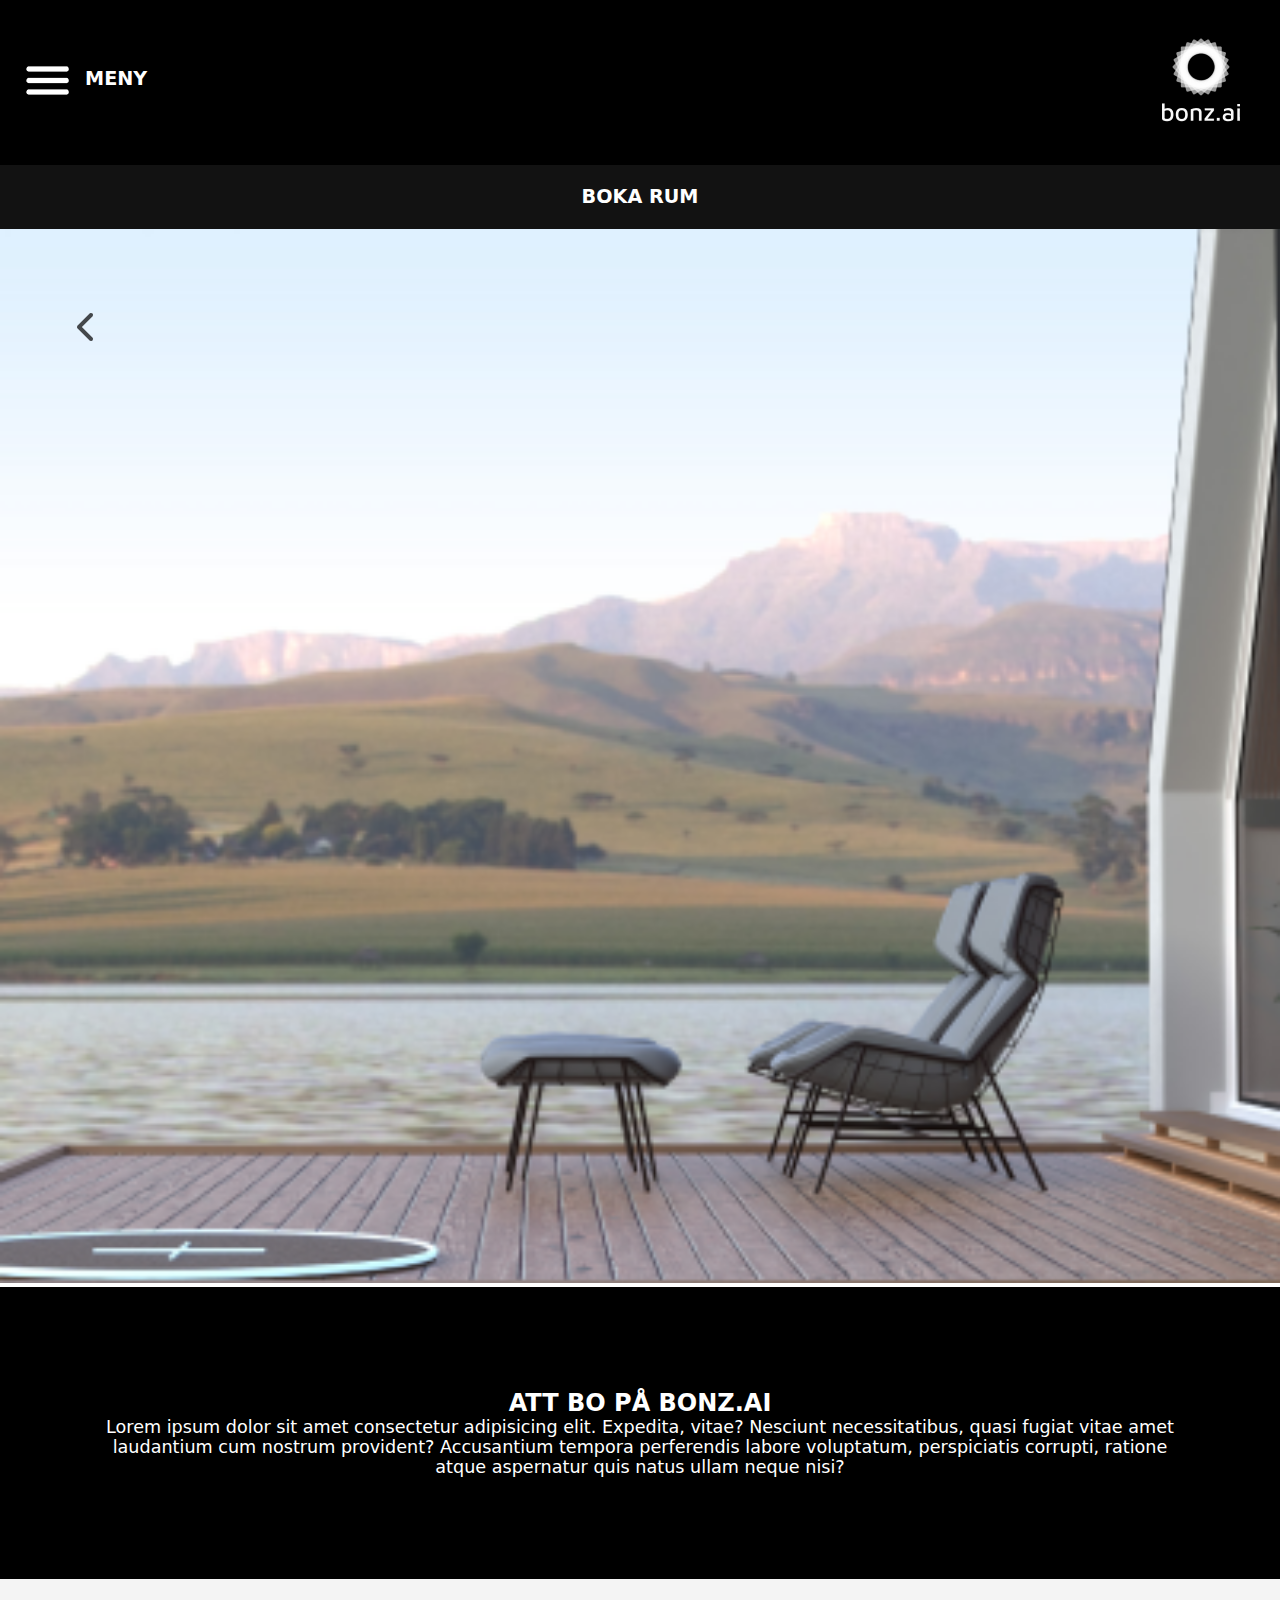
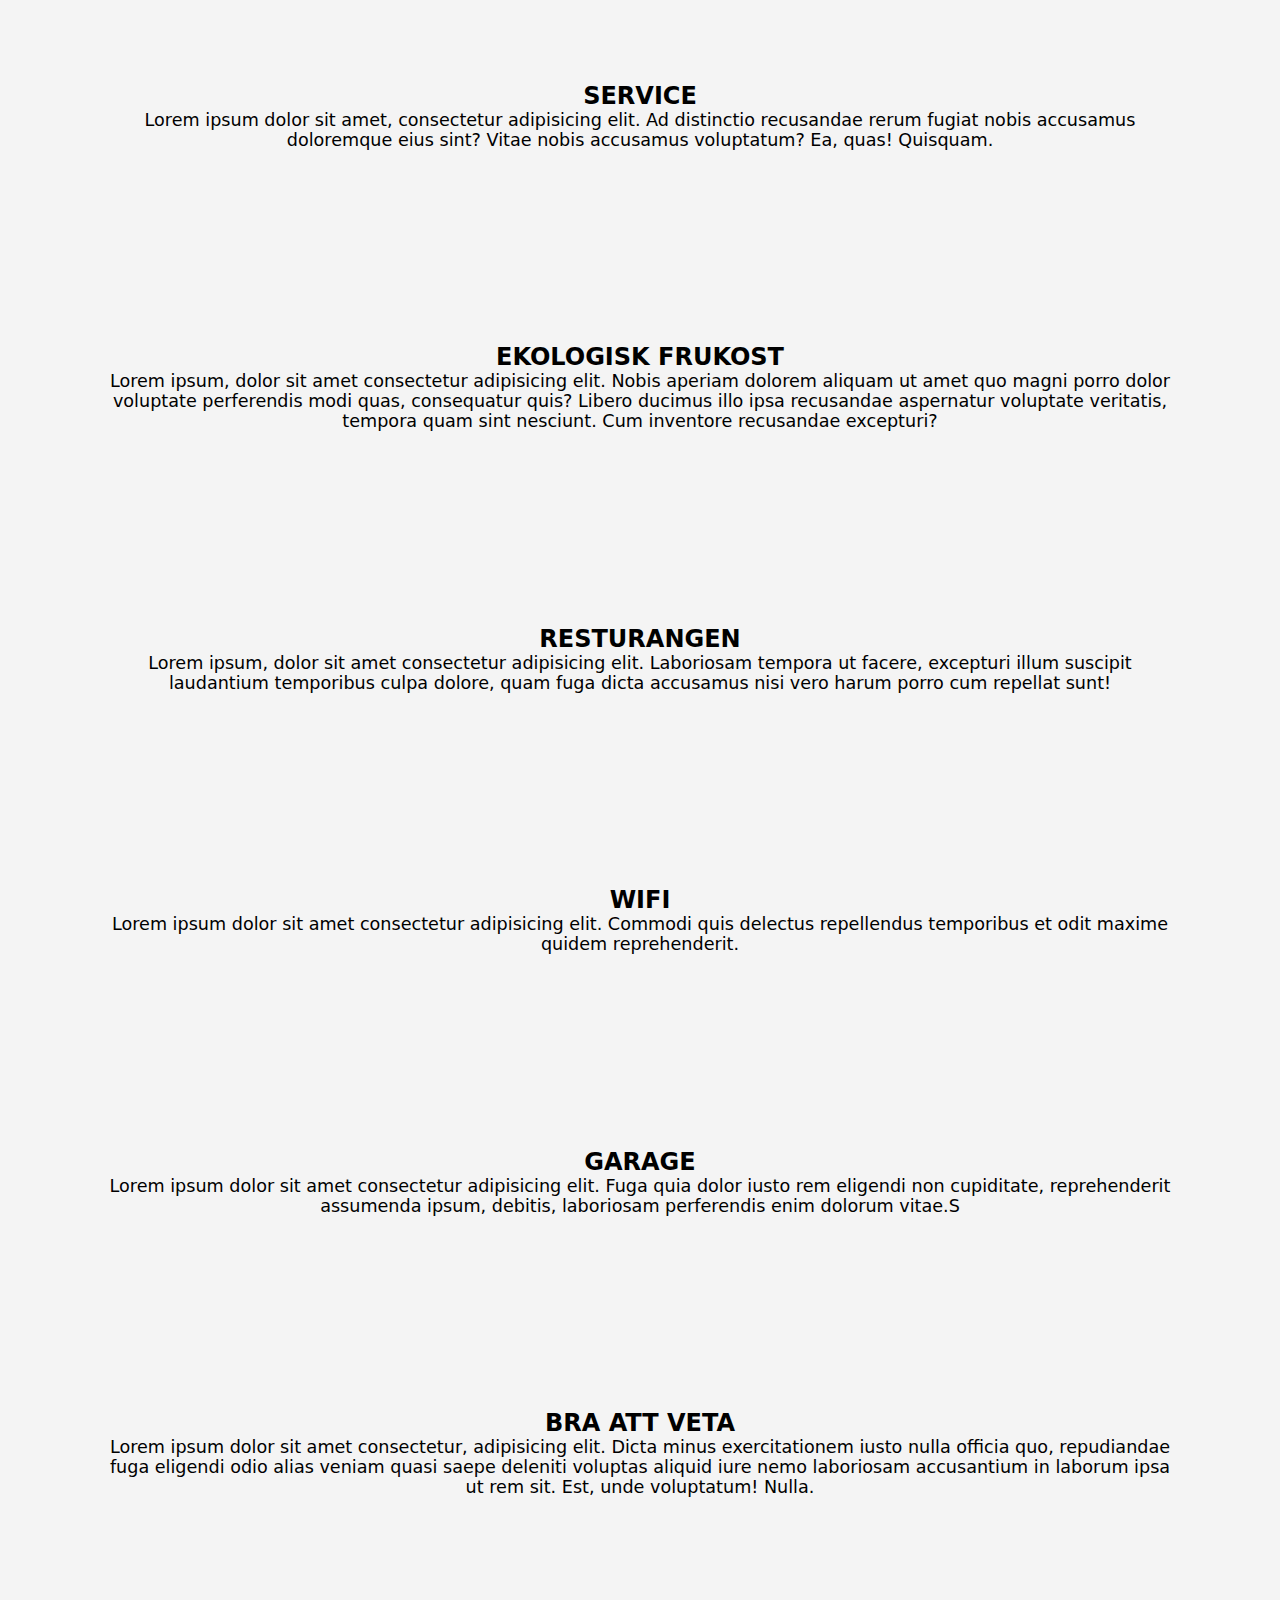
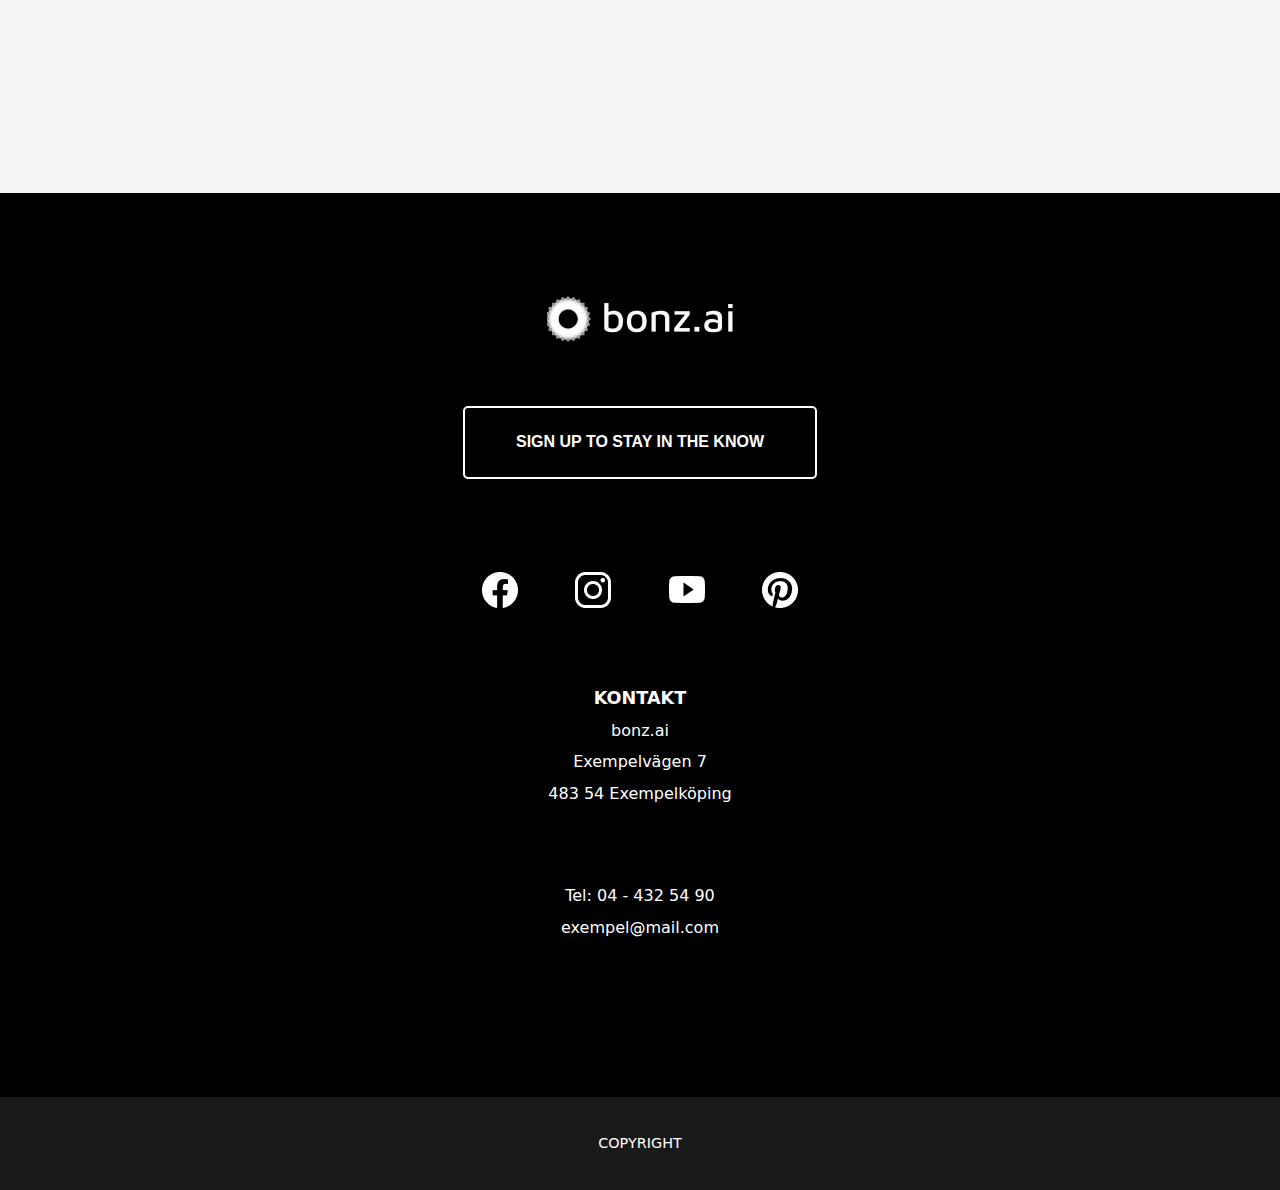
==== about.html @ f83363d5 "Added alt-text to the images" ====
<!DOCTYPE html>
<html lang="en">
  <head>
    <meta charset="UTF-8" />
    <meta name="viewport" content="width=device-width, initial-scale=1.0" />
    <title>Hotellet - bonz.ai</title>
    <link rel="stylesheet" href="style.css" />
  </head>
  <body>
    <header class="header">
      <section class="header__top-section">
        <div class="header__menu-wrapper">
          <div class="header__menu-icon-wrapper">
            <img
              class="header__menu-icon"
              src="images/menu.png"
              alt="Menu icon"
            />
          </div>
          <h2 class="header__menu-text">MENY</h2>
        </div>
        <div class="header__logo-wrapper">
          <img
            class="header__logo"
            src="images/bonz.ai-logo.png"
            alt="Logo, a circle with bonz.ai written under it"
          />
        </div>
      </section>
      <section class="header__bottom-section">
        <a class="header__booking-link"><h2>BOKA RUM</h2></a>
      </section>
    </header>
    <main>
      <section class="about-hero">
        <img
          class="about-hero__image"
          src="images/09-day.png"
          alt="Outside view from the hotel of water and mountains."
        />
        <img
          class="about-hero__arrow"
          src="images/left-arrow.png"
          alt="Left arrow icon"
        />
      </section>
      <section class="hotel-experience">
        <h2 class="hotel-experience__heading">ATT BO PÅ BONZ.AI</h2>
        <p class="hotel-experience__text">
          Lorem ipsum dolor sit amet consectetur adipisicing elit. Expedita,
          vitae? Nesciunt necessitatibus, quasi fugiat vitae amet laudantium cum
          nostrum provident? Accusantium tempora perferendis labore voluptatum,
          perspiciatis corrupti, ratione atque aspernatur quis natus ullam neque
          nisi?
        </p>
      </section>
      <section class="facilities">
        <h2 class="facilities__heading">SERVICE</h2>
        <p class="facilities__text">
          Lorem ipsum dolor sit amet, consectetur adipisicing elit. Ad
          distinctio recusandae rerum fugiat nobis accusamus doloremque eius
          sint? Vitae nobis accusamus voluptatum? Ea, quas! Quisquam.
        </p>
        <h2 class="facilities__heading">EKOLOGISK FRUKOST</h2>
        <p class="facilities__text">
          Lorem ipsum, dolor sit amet consectetur adipisicing elit. Nobis
          aperiam dolorem aliquam ut amet quo magni porro dolor voluptate
          perferendis modi quas, consequatur quis? Libero ducimus illo ipsa
          recusandae aspernatur voluptate veritatis, tempora quam sint nesciunt.
          Cum inventore recusandae excepturi?
        </p>
        <h2 class="facilities__heading">RESTURANGEN</h2>
        <p class="facilities__text">
          Lorem ipsum, dolor sit amet consectetur adipisicing elit. Laboriosam
          tempora ut facere, excepturi illum suscipit laudantium temporibus
          culpa dolore, quam fuga dicta accusamus nisi vero harum porro cum
          repellat sunt!
        </p>

        <h2 class="facilities__heading">WIFI</h2>
        <p class="facilities__text">
          Lorem ipsum dolor sit amet consectetur adipisicing elit. Commodi quis
          delectus repellendus temporibus et odit maxime quidem reprehenderit.
        </p>
        <h2 class="facilities__heading">GARAGE</h2>
        <p class="facilities__text">
          Lorem ipsum dolor sit amet consectetur adipisicing elit. Fuga quia
          dolor iusto rem eligendi non cupiditate, reprehenderit assumenda
          ipsum, debitis, laboriosam perferendis enim dolorum vitae.S
        </p>
        <h2 class="facilities__heading">BRA ATT VETA</h2>
        <p class="facilities__text">
          Lorem ipsum dolor sit amet consectetur, adipisicing elit. Dicta minus
          exercitationem iusto nulla officia quo, repudiandae fuga eligendi odio
          alias veniam quasi saepe deleniti voluptas aliquid iure nemo
          laboriosam accusantium in laborum ipsa ut rem sit. Est, unde
          voluptatum! Nulla.
        </p>
      </section>
    </main>
    <footer class="footer">
      <img class="footer__logo" src="images/footer-logo.png" alt="" />
      <button class="button footer__button footer__button--black">
        SIGN UP TO STAY IN THE KNOW
      </button>
      <div class="footer__icons-wrapper">
        <img class="footer__icon" src="images/facebook.png" alt="" />
        <img class="footer__icon" src="images/instagram.png" alt="" />
        <img class="footer__icon" src="images/youtube.png" alt="" />
        <img class="footer__icon" src="images/pintrest.png" alt="" />
      </div>
      <h3 class="footer__heading">KONTAKT</h3>
      <p class="footer__text">bonz.ai</p>
      <p class="footer__text">Exempelvägen 7</p>
      <p class="footer__text last-adress-line">483 54 Exempelköping</p>
      <p class="footer__text">Tel: 04 - 432 54 90</p>
      <p class="footer__text">exempel@mail.com</p>
      <p class="footer__copyright">COPYRIGHT</p>
    </footer>
  </body>
</html>
---- style.css ----
* {
  box-sizing: border-box;
  padding: 0;
  margin: 0;
}

body {
  width: 100%;
  height: 100vh;
  font-family: system-ui, -apple-system, BlinkMacSystemFont, "Segoe UI", Roboto,
    Oxygen, Ubuntu, Cantarell, "Open Sans", "Helvetica Neue", sans-serif;
}

.header {
  width: 100%;
  display: flex;
  flex-direction: column;
  background-color: black;
  color: white;
}

.header__top-section {
  display: flex;
  justify-content: space-between;
}

.header__menu-wrapper {
  display: flex;
  align-items: center;
}

.header__menu-icon-wrapper {
  margin: 0 15% 0 25%;
}

.header__menu-text {
  font-size: 1.2rem;
  font-weight: 600;
  margin-bottom: 7%;
}

.header__logo-wrapper {
  margin: 3%;
}

.header__bottom-section {
  background-color: #121212;
  text-align: center;
  padding: 1.6%;
  font-size: 0.8rem;
}

.hero {
  width: 100%;
  position: relative;
  text-align: center;
  color: white;
  font-size: 1.4rem;
}

.hero__image {
  width: 100%;
}

.hero__title {
  position: absolute;
  top: 31%;
  left: 50%;
  transform: translate(-50%);
  width: 100%;
  padding-left: 10%;
  padding-right: 10%;
}

.description,
.hotel-experience  {
  width: 100%;
  background: black;
  color: white;
  text-align: center;
  padding: 8%;
}

.description__heading,
.book-through__heading,
.offer__heading,
.ai-experience__heading,
.hotel-experience__heading
.facilities__heading {
  font-size: 1.4rem;
  margin-bottom: 2%;
  font-weight: 700;
}

.description__text,
.book-through__text,
.ai-experience__text,
.hotel-experience__text,
.facilities__text {
  font-size: 1.1rem;
}

.book-through,
.facilities {
  width: 100%;
  background-color: #f4f4f4;
  text-align: center;
  padding: 8%;
}

.button {
  background-color: #55eabe;
  border: none;
  font-size: 1.1rem;
  font-weight: 700;
  padding: 3% 6%;
  border-radius: 5px;
  box-shadow: 2px 2px 5px rgba(0, 0, 0, 0.479);
}

.book-through__button,
.ai-experience__button {
  margin-top: 8%;
}

.book-through__button--dark-green,
.ai-experience__button--dark-green {
  color: white;
  background-color: #173a30;
}

.popular-offers {
  width: 100%;
  background-color: black;
  display: flex;
  flex-direction: column;
  align-items: center;
  color: white;
  text-align: center;
}

.popular-offers__heading {
  margin: 7% 0;
}

.offer {
  width: 90%;
  background-color: #191919;
  margin-bottom: 10%;
}

.offer__image {
  width: 100%;
  margin-bottom: 3%;
}

.offer__text {
  font-size: 1.1rem;
  margin: 3% 8%;
}

.offer__from {
  font-size: 1rem;
  margin: 6% 8% 1% 8%;
}

.offer__price {
  font-size: 1.2rem;
  font-weight: 700;
  margin: 0 8%;
}

.offer__button {
  margin: 4% 8% 8% 8%;
}

.ai-experience {
  width: 100%;
  background-color: #f4f4f4;
  text-align: center;
}
.ai-experience__top-wrapper {
  padding: 8% 8% 6% 8%;
}

.ai-experience__image {
  width: 100%;
}

.footer {
  width: 100%;
  background-color: black;
  display: flex;
  flex-direction: column;
  align-items: center;
  color: white;
}

.footer__button--black {
  border-width: 2px;
  border-style: solid;
  background-color: black;
  color: white;
  padding: 2% 4%;
  font-size: 1rem;
}
.footer__logo {
  margin: 8% 8% 3% 8%;
}

.footer__button {
  margin: 2% 8% 3% 8%;
}

.footer__icons-wrapper {
  margin: 2% 8% 2% 8%;
  width: 45%;
  display: flex;
  justify-content: center;
  align-items: center;
}

.footer__icon {
  height: 100%;
  margin: 5%;
}

.footer__heading {
  font-size: 1.1rem;
  font-weight: 700;
  margin: 2% 8% 0.5% 8%;
}

.footer__text {
  font-size: 1rem;
  margin: 0.5% 8% 0.5% 8%;
}

.last-adress-line {
  margin-bottom: 6%;
}

.footer__copyright {
  background-color: #191919;
  width: 100%;
  text-align: center;
  font-size: 0.9rem;
  padding: 3% 8% 3% 8%;
  font-weight: 500;
  margin-top: 12%;
}



.about-hero {
  width: 100%;
  position: relative;
}

.about-hero__image {
  width: 100%;
}

.about-hero__arrow {
  position: absolute;
  top: 8%;
  left: 6%;
  opacity: 70%;
}

.facilities__text {
  margin-bottom: 18%;
}
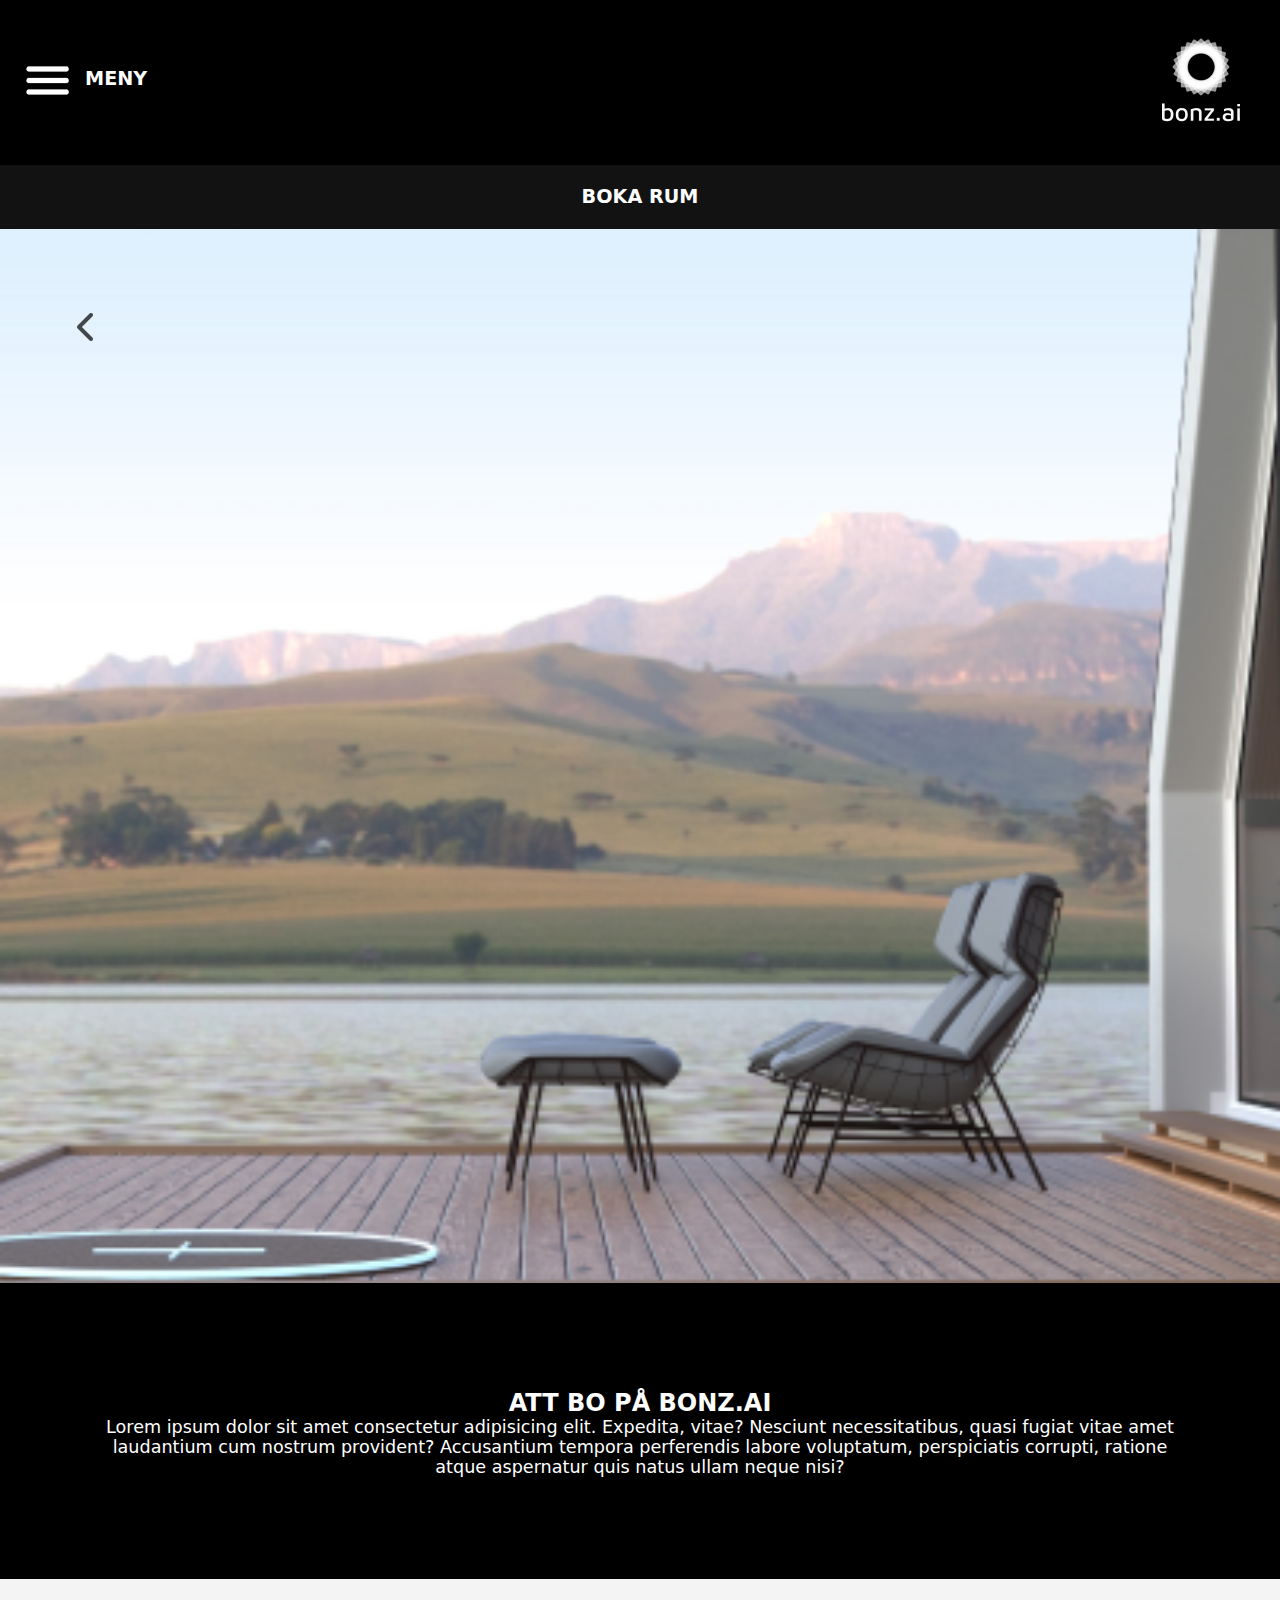
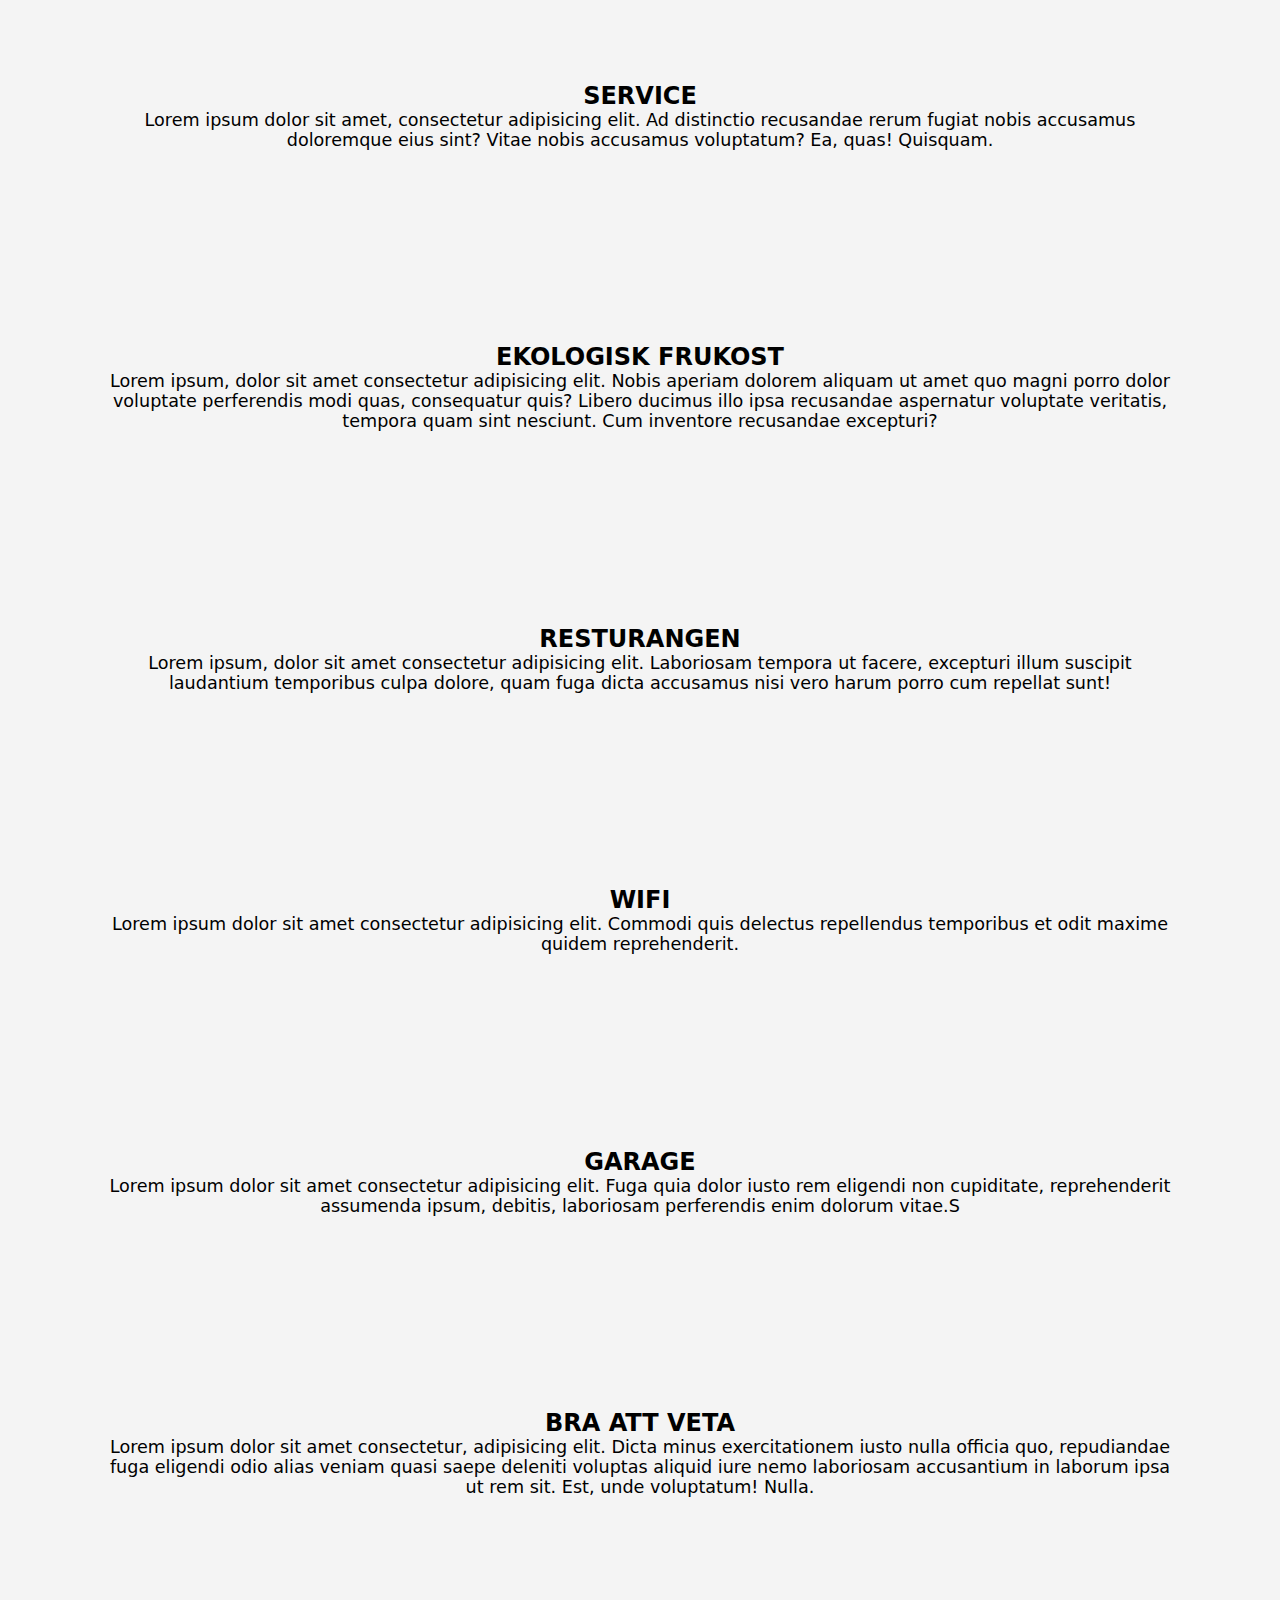
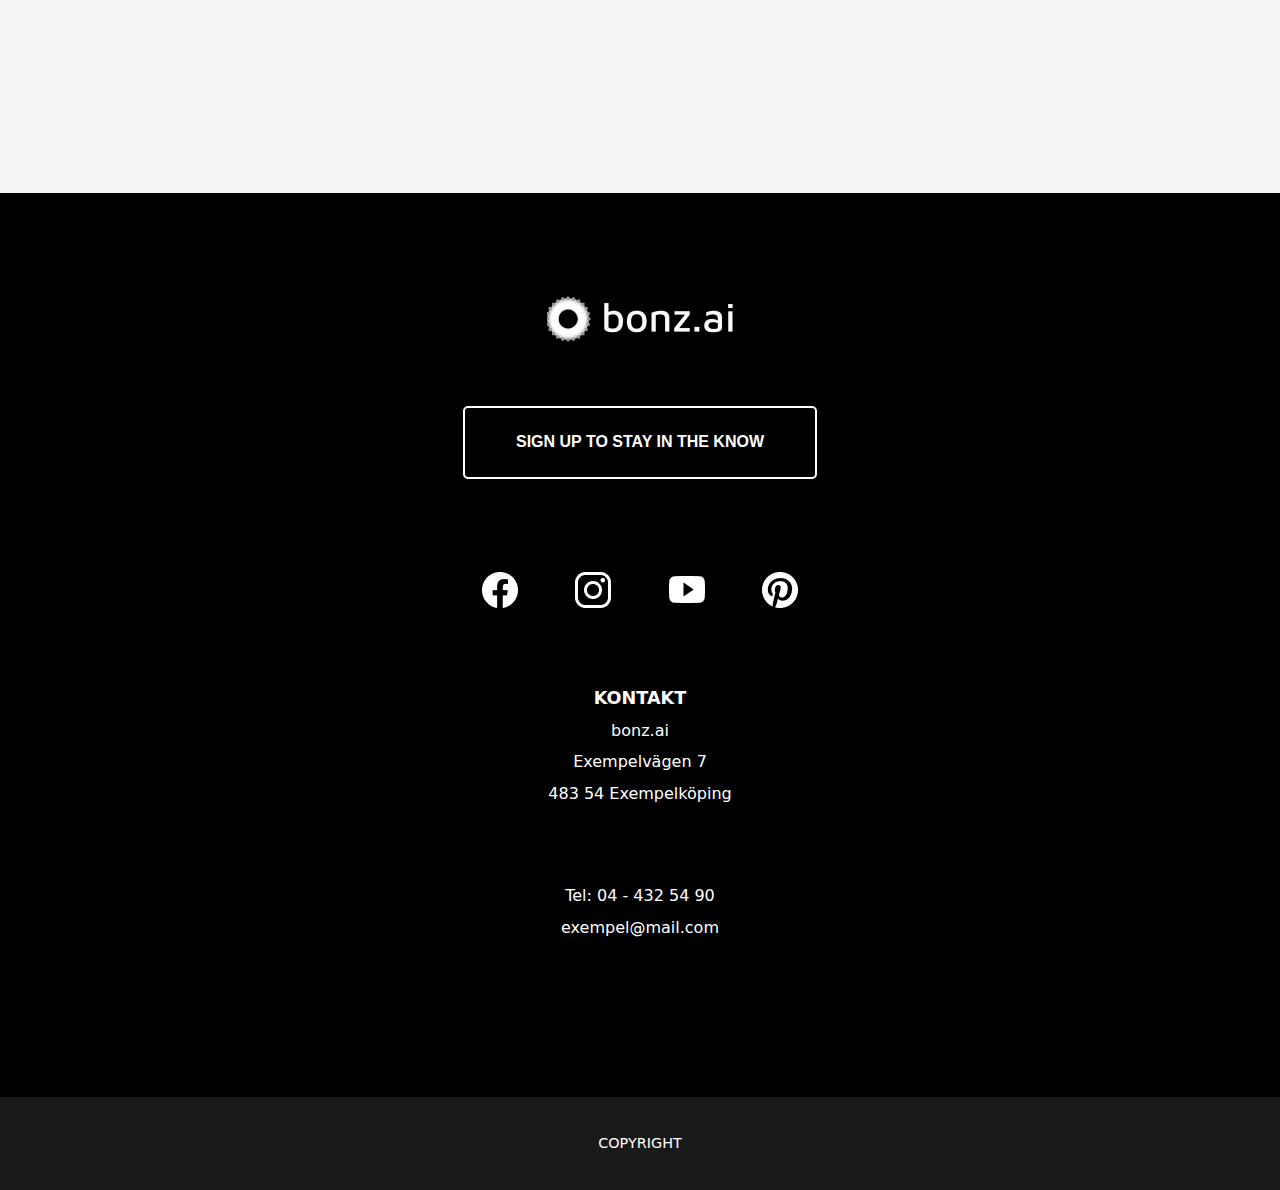
==== commit 5f885193: "Booking page - results" ====
--- a/about.html
+++ b/about.html
@@ -35,7 +35,7 @@
       <section class="about-hero">
         <img
           class="about-hero__image"
-          src="images/09-day.png"
+          src="images/outside-view.png"
           alt="Outside view from the hotel of water and mountains."
         />
         <img
@@ -107,7 +107,7 @@
         <img class="footer__icon" src="images/facebook.png" alt="" />
         <img class="footer__icon" src="images/instagram.png" alt="" />
         <img class="footer__icon" src="images/youtube.png" alt="" />
-        <img class="footer__icon" src="images/pintrest.png" alt="" />
+        <img class="footer__icon" src="images/pinterest.png" alt="" />
       </div>
       <h3 class="footer__heading">KONTAKT</h3>
       <p class="footer__text">bonz.ai</p>
--- a/style.css
+++ b/style.css
@@ -9,6 +9,7 @@
   height: 100vh;
   font-family: system-ui, -apple-system, BlinkMacSystemFont, "Segoe UI", Roboto,
     Oxygen, Ubuntu, Cantarell, "Open Sans", "Helvetica Neue", sans-serif;
+    background-color: black;
 }
 
 .header {
@@ -86,7 +87,8 @@
 .offer__heading,
 .ai-experience__heading,
 .hotel-experience__heading
-.facilities__heading {
+.facilities__heading,
+.room-card__heading {
   font-size: 1.4rem;
   margin-bottom: 2%;
   font-weight: 700;
@@ -101,7 +103,8 @@
 }
 
 .book-through,
-.facilities {
+.facilities,
+.booking-step {
   width: 100%;
   background-color: #f4f4f4;
   text-align: center;
@@ -129,7 +132,9 @@
   background-color: #173a30;
 }
 
-.popular-offers {
+.popular-offers,
+.card-section  
+ {
   width: 100%;
   background-color: black;
   display: flex;
@@ -139,22 +144,26 @@
   text-align: center;
 }
 
-.popular-offers__heading {
-  margin: 7% 0;
-}
-
-.offer {
-  width: 90%;
+.popular-offers__heading,
+.card-section__heading{
+  margin: 7% 8%;
+}
+
+.offer,
+.room-card {
+  width: 88%;
   background-color: #191919;
-  margin-bottom: 10%;
-}
-
-.offer__image {
+  margin-bottom: 8%;
+}
+
+.offer__image,
+.room-card__image {
   width: 100%;
   margin-bottom: 3%;
 }
 
-.offer__text {
+.offer__text,
+.room-card__text {
   font-size: 1.1rem;
   margin: 3% 8%;
 }
@@ -249,7 +258,10 @@
   font-weight: 500;
   margin-top: 12%;
 }
-
+.booking-wrapper {
+  background-color: black;
+  min-height: 75vh;
+}
 
 
 .about-hero {
@@ -271,3 +283,141 @@
 .facilities__text {
   margin-bottom: 18%;
 }
+
+
+.header__arrow {
+  position: absolute;
+  left: 8%;
+}
+
+.booking-step {
+  padding: 5%;
+}
+
+.booking-form {
+  width: 100%;
+  padding: 8%;
+  background-color: black;
+  color: white;
+  font-size: 1.3rem;
+  font-weight: 600;
+  display: grid;
+  grid-template-columns: minmax(0,1fr) minmax(0,1fr);
+  grid-template-rows: auto;
+  column-gap: 6%;
+}
+
+.booking-form__label1 {
+  grid-column: auto/span 2;
+}
+
+.booking-form__label2 {
+  grid-column: auto/span 1;
+}
+
+.booking-form__dropdown,
+.booking-form__calendar {
+  color: white;
+  font-size: 1.2rem;
+  font-weight: 500;
+  background-color: #191919;
+  padding: 1.2rem;
+  border: none;
+  border-radius: 5px;
+  margin: 10px 0 30px 0;
+}
+
+.booking-form__dropdown {
+  grid-column: auto/span 2;
+}
+
+.booking-form__calendar {
+  grid-column: auto/span 1;
+  margin: 10px 0 30px 0;
+}
+
+
+.booking-form__button {
+  grid-column: auto/span 2;
+  width: 35%;
+  justify-self: center;
+  margin: 6%;
+}
+
+
+
+.room-card__image-wrapper {
+  position: relative;
+}
+
+.room-card__image,
+.room-card__arrow-img {
+  width: 100%;
+}
+
+.room-card__left-arrow {
+  position: absolute;
+  left: 5%;
+  top: 50%;
+  opacity: 40%;
+  transform: translateY(-50%)
+}
+
+.room-card__right-arrow {
+  position: absolute;
+  right: 5%;
+  top: 50%;
+  opacity: 90%;
+  transform: translateY(-50%)
+}
+
+.room-card__dots {
+  position: absolute;
+  bottom: 10%;
+  left: 50%;
+  opacity: 90%;
+  transform: translateX(-50%)
+}
+
+.paying-option {
+  border-top: solid 2px white;
+  margin: 5%;
+}
+
+.paying-option--bottom {
+  border-top: solid 2px white;
+  border-bottom: solid 2px white;
+  margin: 5%;
+}
+
+
+.paying-option__text {
+  font-size: 1rem;
+  text-align: start;
+  margin: 2%;
+}
+
+.paying-option__price-wrapper {
+  display: flex;
+  justify-content: space-between;
+}
+
+.paying-option__radio {
+margin: 2%;
+scale: 1.1;
+}
+
+.paying-option__price {
+margin: 2%;
+font-size: 1.1rem;
+font-weight: 700;
+}
+
+.paying-option__button {
+  margin-bottom: 8%;
+}
+
+.paying-option__button--darker {
+  opacity: 65%;
+
+}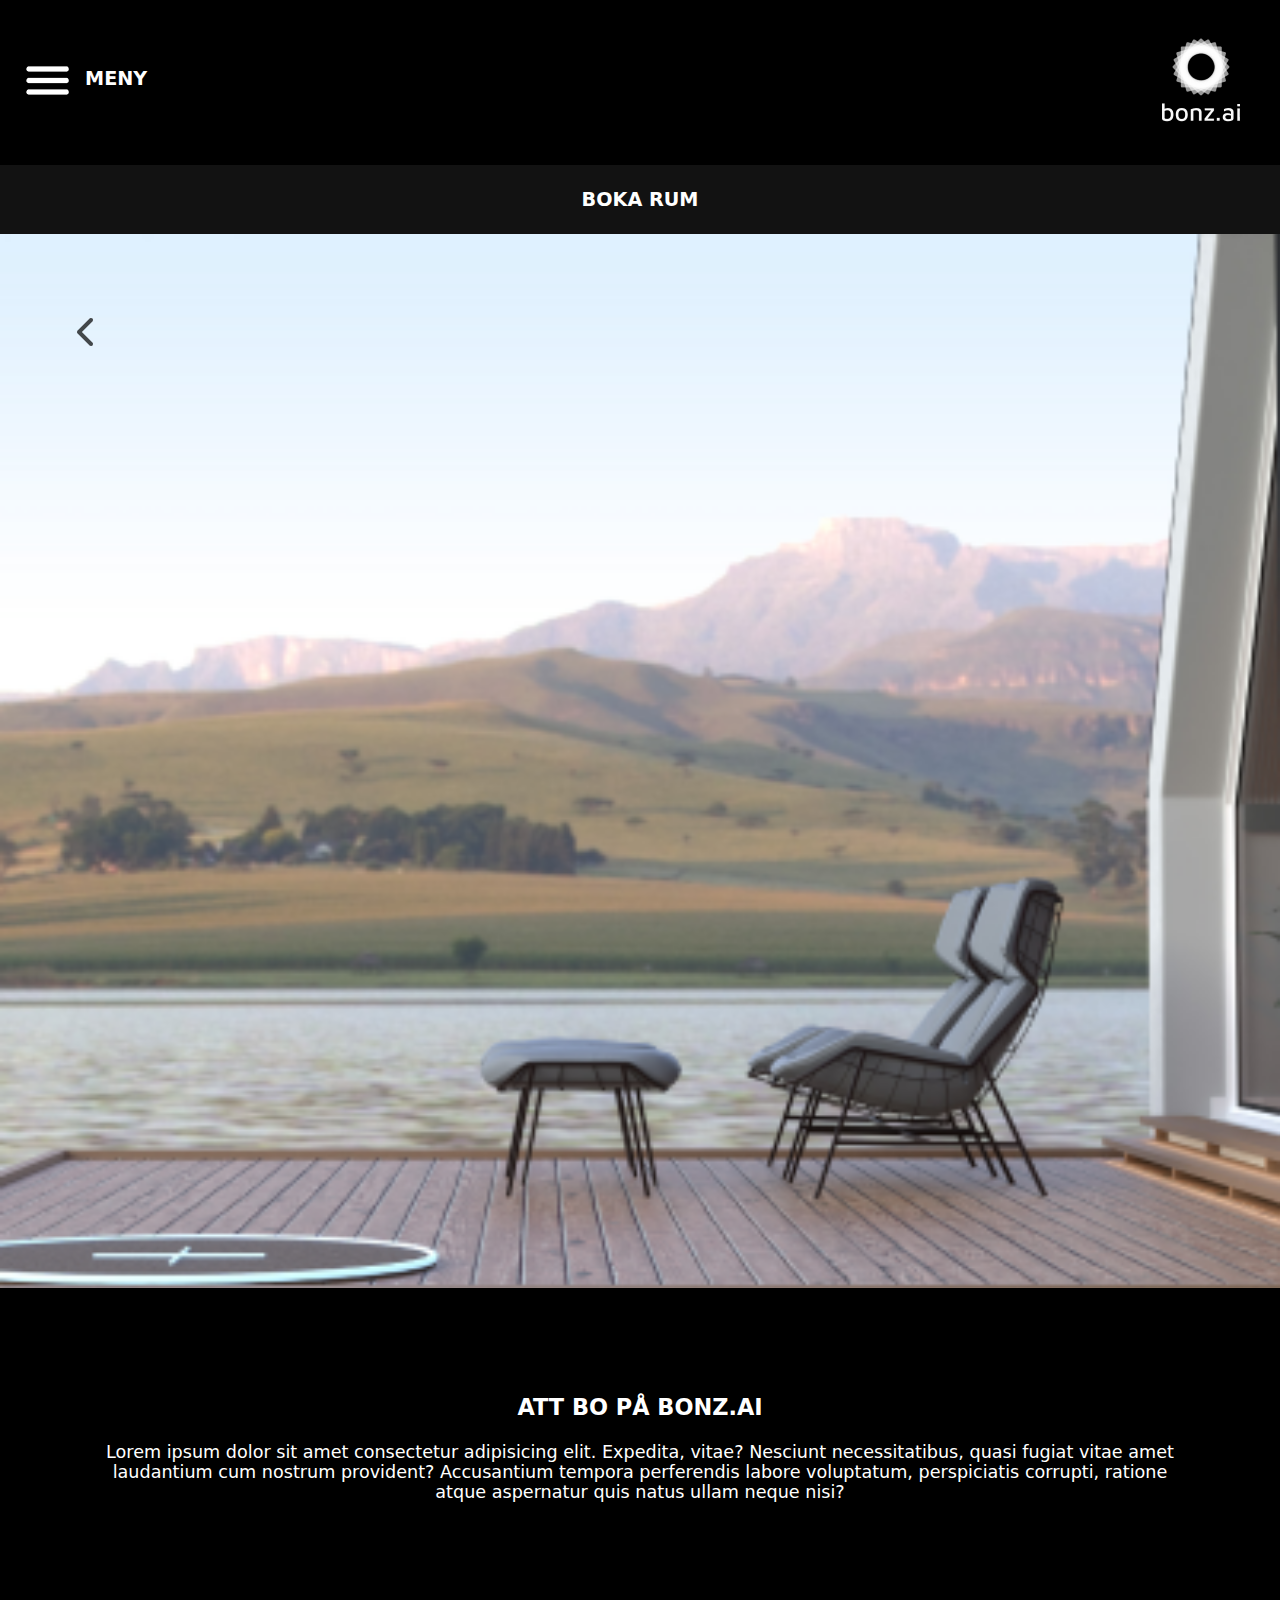
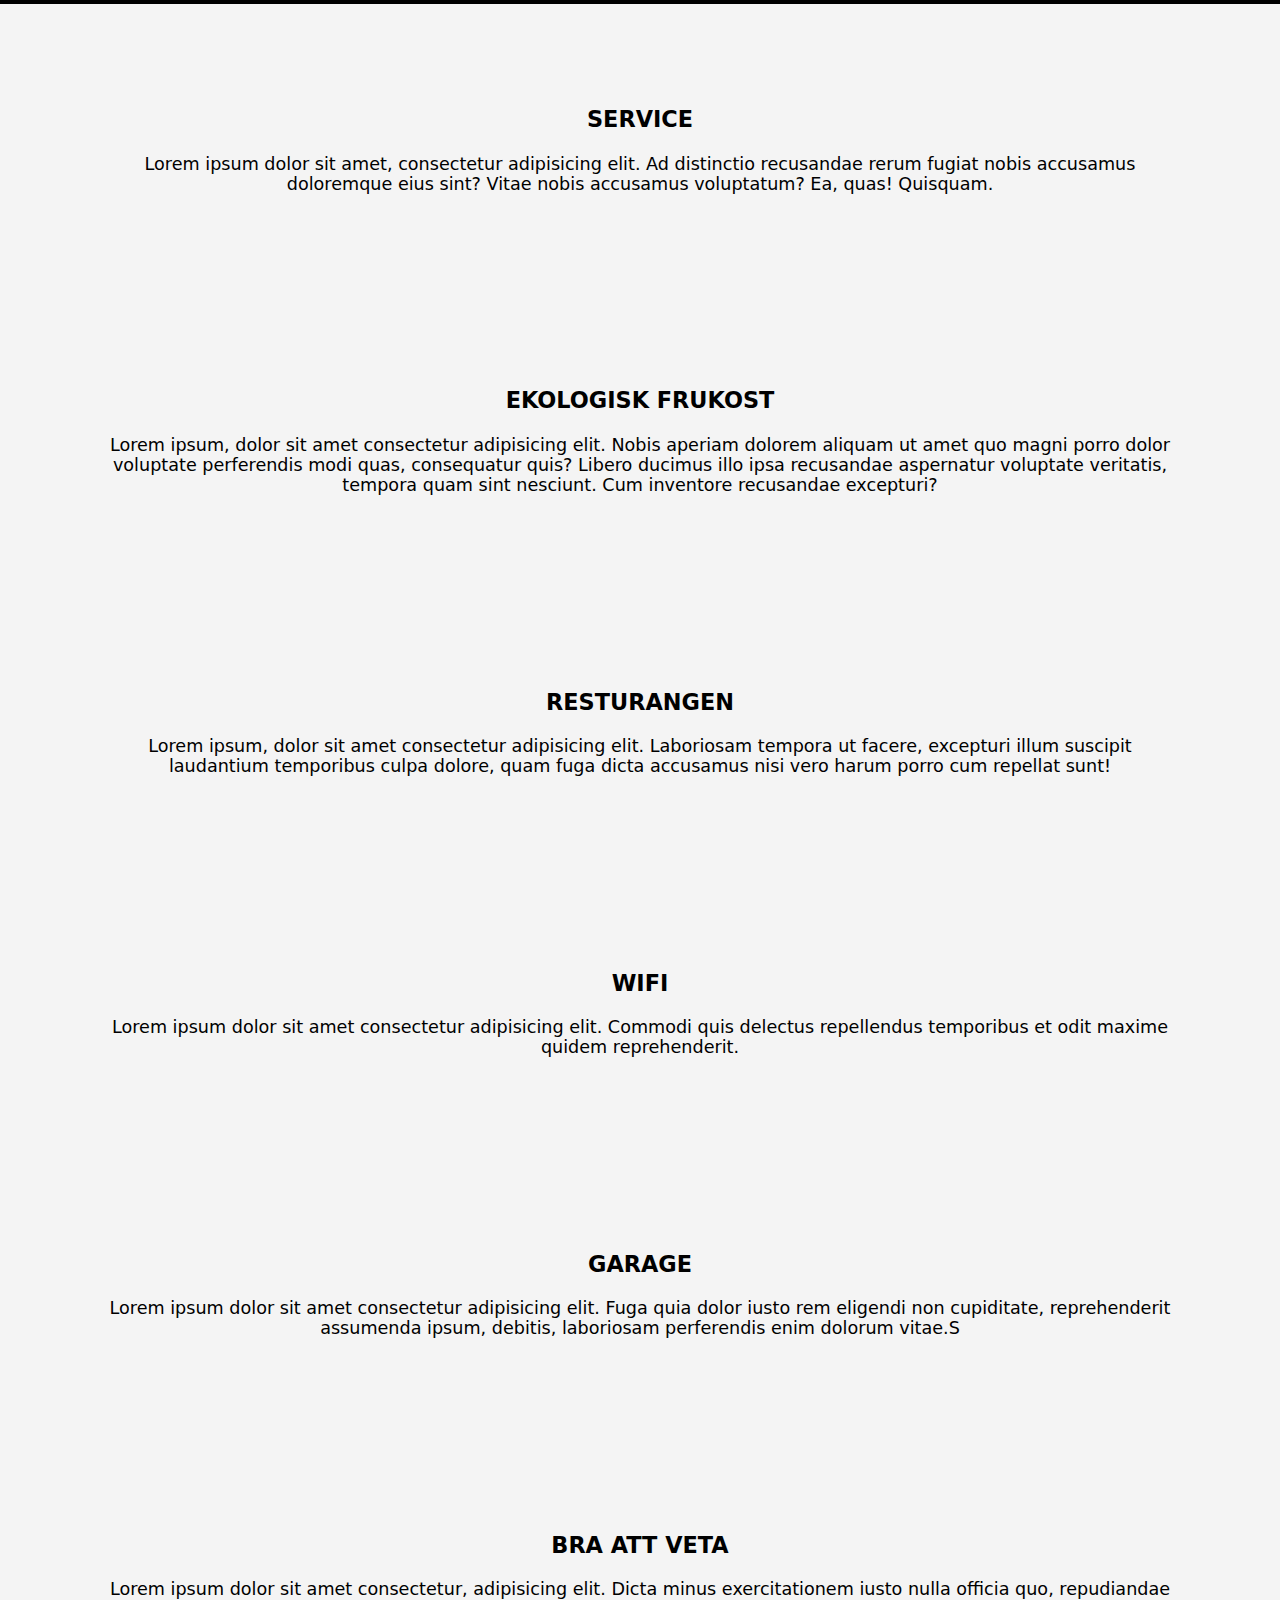
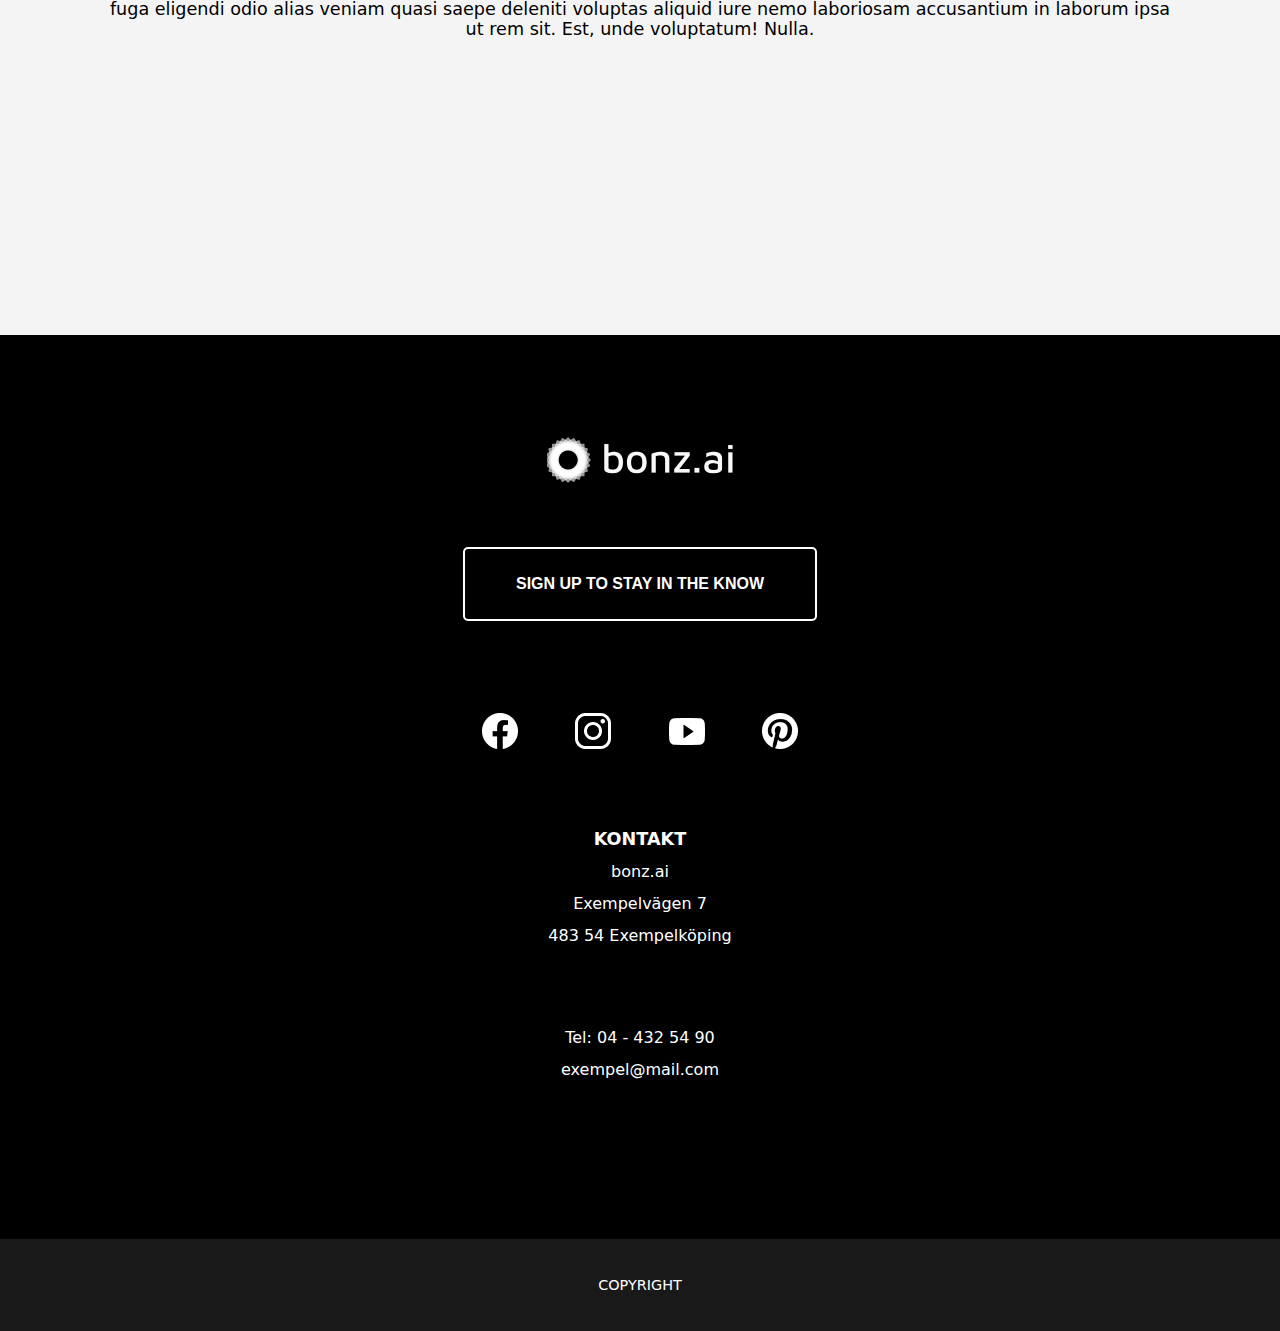
==== commit 056b9790: "Fixed BEM structure and some small fixes" ====
--- a/about.html
+++ b/about.html
@@ -9,7 +9,7 @@
   <body>
     <header class="header">
       <section class="header__top-section">
-        <div class="header__menu-wrapper">
+        <div class="header__menu-container">
           <div class="header__menu-icon-wrapper">
             <img
               class="header__menu-icon"
@@ -27,26 +27,28 @@
           />
         </div>
       </section>
-      <section class="header__bottom-section">
-        <a class="header__booking-link"><h2>BOKA RUM</h2></a>
-      </section>
+      <a class="header__booking-link" href="booking1.html">
+        <section class="header__bottom-section">
+          <h2>BOKA RUM</h2>
+        </section>
+      </a>
     </header>
     <main>
-      <section class="about-hero">
+      <section class="background-image">
         <img
-          class="about-hero__image"
+          class="image"
           src="images/outside-view.png"
           alt="Outside view from the hotel of water and mountains."
         />
         <img
-          class="about-hero__arrow"
+          class="background-image__go-back"
           src="images/left-arrow.png"
           alt="Left arrow icon"
         />
       </section>
-      <section class="hotel-experience">
-        <h2 class="hotel-experience__heading">ATT BO PÅ BONZ.AI</h2>
-        <p class="hotel-experience__text">
+      <section class="info-section info-section--padding">
+        <h2 class="heading">ATT BO PÅ BONZ.AI</h2>
+        <p class="text">
           Lorem ipsum dolor sit amet consectetur adipisicing elit. Expedita,
           vitae? Nesciunt necessitatibus, quasi fugiat vitae amet laudantium cum
           nostrum provident? Accusantium tempora perferendis labore voluptatum,
@@ -54,42 +56,42 @@
           nisi?
         </p>
       </section>
-      <section class="facilities">
-        <h2 class="facilities__heading">SERVICE</h2>
-        <p class="facilities__text">
+      <section class="info-section info-section--padding info-section--light">
+        <h2 class="heading">SERVICE</h2>
+        <p class="text info-section__text">
           Lorem ipsum dolor sit amet, consectetur adipisicing elit. Ad
           distinctio recusandae rerum fugiat nobis accusamus doloremque eius
           sint? Vitae nobis accusamus voluptatum? Ea, quas! Quisquam.
         </p>
-        <h2 class="facilities__heading">EKOLOGISK FRUKOST</h2>
-        <p class="facilities__text">
+        <h2 class="heading">EKOLOGISK FRUKOST</h2>
+        <p class="text info-section__text">
           Lorem ipsum, dolor sit amet consectetur adipisicing elit. Nobis
           aperiam dolorem aliquam ut amet quo magni porro dolor voluptate
           perferendis modi quas, consequatur quis? Libero ducimus illo ipsa
           recusandae aspernatur voluptate veritatis, tempora quam sint nesciunt.
           Cum inventore recusandae excepturi?
         </p>
-        <h2 class="facilities__heading">RESTURANGEN</h2>
-        <p class="facilities__text">
+        <h2 class="heading">RESTURANGEN</h2>
+        <p class="text info-section__text">
           Lorem ipsum, dolor sit amet consectetur adipisicing elit. Laboriosam
           tempora ut facere, excepturi illum suscipit laudantium temporibus
           culpa dolore, quam fuga dicta accusamus nisi vero harum porro cum
           repellat sunt!
         </p>
 
-        <h2 class="facilities__heading">WIFI</h2>
-        <p class="facilities__text">
+        <h2 class="heading">WIFI</h2>
+        <p class="text info-section__text">
           Lorem ipsum dolor sit amet consectetur adipisicing elit. Commodi quis
           delectus repellendus temporibus et odit maxime quidem reprehenderit.
         </p>
-        <h2 class="facilities__heading">GARAGE</h2>
-        <p class="facilities__text">
+        <h2 class="heading">GARAGE</h2>
+        <p class="text info-section__text">
           Lorem ipsum dolor sit amet consectetur adipisicing elit. Fuga quia
           dolor iusto rem eligendi non cupiditate, reprehenderit assumenda
           ipsum, debitis, laboriosam perferendis enim dolorum vitae.S
         </p>
-        <h2 class="facilities__heading">BRA ATT VETA</h2>
-        <p class="facilities__text">
+        <h2 class="heading">BRA ATT VETA</h2>
+        <p class="text info-section__text">
           Lorem ipsum dolor sit amet consectetur, adipisicing elit. Dicta minus
           exercitationem iusto nulla officia quo, repudiandae fuga eligendi odio
           alias veniam quasi saepe deleniti voluptas aliquid iure nemo
@@ -100,7 +102,7 @@
     </main>
     <footer class="footer">
       <img class="footer__logo" src="images/footer-logo.png" alt="" />
-      <button class="button footer__button footer__button--black">
+      <button class="button footer__button button--black">
         SIGN UP TO STAY IN THE KNOW
       </button>
       <div class="footer__icons-wrapper">
@@ -112,7 +114,9 @@
       <h3 class="footer__heading">KONTAKT</h3>
       <p class="footer__text">bonz.ai</p>
       <p class="footer__text">Exempelvägen 7</p>
-      <p class="footer__text last-adress-line">483 54 Exempelköping</p>
+      <p class="footer__text footer__text--bottom-margin">
+        483 54 Exempelköping
+      </p>
       <p class="footer__text">Tel: 04 - 432 54 90</p>
       <p class="footer__text">exempel@mail.com</p>
       <p class="footer__copyright">COPYRIGHT</p>
--- a/style.css
+++ b/style.css
@@ -9,7 +9,7 @@
   height: 100vh;
   font-family: system-ui, -apple-system, BlinkMacSystemFont, "Segoe UI", Roboto,
     Oxygen, Ubuntu, Cantarell, "Open Sans", "Helvetica Neue", sans-serif;
-    background-color: black;
+  background-color: black;
 }
 
 .header {
@@ -25,7 +25,7 @@
   justify-content: space-between;
 }
 
-.header__menu-wrapper {
+.header__menu-container {
   display: flex;
   align-items: center;
 }
@@ -44,13 +44,23 @@
   margin: 3%;
 }
 
+.header__booking-link {
+  text-decoration: none;
+  color: white;
+}
+
 .header__bottom-section {
   background-color: #121212;
   text-align: center;
-  padding: 1.6%;
+  padding: 1.8%;
   font-size: 0.8rem;
 }
 
+.header__go-back {
+  position: absolute;
+  left: 8%;
+}
+
 .hero {
   width: 100%;
   position: relative;
@@ -59,7 +69,7 @@
   font-size: 1.4rem;
 }
 
-.hero__image {
+.image {
   width: 100%;
 }
 
@@ -73,42 +83,45 @@
   padding-right: 10%;
 }
 
-.description,
-.hotel-experience  {
-  width: 100%;
-  background: black;
-  color: white;
-  text-align: center;
+.info-section {
+  width: 100%;
+  background-color: black;
+  display: flex;
+  flex-direction: column;
+  align-items: center;
+  color: white;
+  text-align: center;
+}
+
+.info-section--light {
+  background-color: #f4f4f4;
+  color: black;
+}
+
+.info-section--padding {
   padding: 8%;
 }
 
-.description__heading,
-.book-through__heading,
-.offer__heading,
-.ai-experience__heading,
-.hotel-experience__heading
-.facilities__heading,
-.room-card__heading {
+.info-section__heading {
+  padding: 5%;
+}
+
+.info-section__text {
+  margin-bottom: 18%;
+}
+
+.info-section__button {
+  margin-top: 20%;
+}
+
+.heading {
   font-size: 1.4rem;
   margin-bottom: 2%;
   font-weight: 700;
 }
 
-.description__text,
-.book-through__text,
-.ai-experience__text,
-.hotel-experience__text,
-.facilities__text {
-  font-size: 1.1rem;
-}
-
-.book-through,
-.facilities,
-.booking-step {
-  width: 100%;
-  background-color: #f4f4f4;
-  text-align: center;
-  padding: 8%;
+.text {
+  font-size: 1.1rem;
 }
 
 .button {
@@ -116,25 +129,30 @@
   border: none;
   font-size: 1.1rem;
   font-weight: 700;
-  padding: 3% 6%;
+  padding: 10px 20px;
   border-radius: 5px;
   box-shadow: 2px 2px 5px rgba(0, 0, 0, 0.479);
 }
 
-.book-through__button,
-.ai-experience__button {
-  margin-top: 8%;
-}
-
-.book-through__button--dark-green,
-.ai-experience__button--dark-green {
+.button--dark {
   color: white;
   background-color: #173a30;
 }
 
-.popular-offers,
-.card-section  
- {
+.button--black {
+  border-width: 2px;
+  border-style: solid;
+  background-color: black;
+  color: white;
+  padding: 2% 4%;
+  font-size: 1rem;
+}
+
+.button--low-opacity {
+  opacity: 65%;
+}
+
+.card-section {
   width: 100%;
   background-color: black;
   display: flex;
@@ -144,58 +162,79 @@
   text-align: center;
 }
 
-.popular-offers__heading,
-.card-section__heading{
+.card-section__heading {
   margin: 7% 8%;
-}
-
-.offer,
-.room-card {
+  font-size: 1.3rem;
+  font-weight: 600;
+}
+
+.card {
   width: 88%;
   background-color: #191919;
   margin-bottom: 8%;
 }
 
-.offer__image,
-.room-card__image {
-  width: 100%;
-  margin-bottom: 3%;
-}
-
-.offer__text,
-.room-card__text {
-  font-size: 1.1rem;
-  margin: 3% 8%;
-}
-
-.offer__from {
+.card__heading {
+  margin: 6% 8% 0% 8%;
+  font-size: 1.3rem;
+  font-weight: 700;
+}
+
+.card__text {
+  font-size: 1.1rem;
+  margin: 0% 8% 6% 8%;
+}
+
+.card__from {
   font-size: 1rem;
-  margin: 6% 8% 1% 8%;
-}
-
-.offer__price {
-  font-size: 1.2rem;
-  font-weight: 700;
-  margin: 0 8%;
-}
-
-.offer__button {
+  margin: 0% 8% 1% 4%;
+}
+
+.card__price {
+  font-size: 1.1rem;
+  font-weight: 700;
+}
+
+.card__button {
   margin: 4% 8% 8% 8%;
 }
 
-.ai-experience {
-  width: 100%;
-  background-color: #f4f4f4;
-  text-align: center;
-}
+.card__paying-option {
+  border-top: solid 2px white;
+  margin: 0 5% 0 5%;
+  padding: 1% 0 1% 0;
+}
+
+.card__paying-option--bottom-border {
+  border-top: solid 2px white;
+  border-bottom: solid 2px white;
+}
+
+.card__choose-section {
+  display: flex;
+  justify-content: space-between;
+}
+
+.card__option-text {
+  font-size: 1rem;
+  text-align: start;
+  margin: 2%;
+  display: block;
+}
+
+.card__radio {
+  margin: 2%;
+  scale: 1.1;
+}
+
+.card__button {
+  margin: 8%;
+}
+
 .ai-experience__top-wrapper {
   padding: 8% 8% 6% 8%;
 }
 
-.ai-experience__image {
-  width: 100%;
-}
-
 .footer {
   width: 100%;
   background-color: black;
@@ -205,14 +244,6 @@
   color: white;
 }
 
-.footer__button--black {
-  border-width: 2px;
-  border-style: solid;
-  background-color: black;
-  color: white;
-  padding: 2% 4%;
-  font-size: 1rem;
-}
 .footer__logo {
   margin: 8% 8% 3% 8%;
 }
@@ -245,7 +276,7 @@
   margin: 0.5% 8% 0.5% 8%;
 }
 
-.last-adress-line {
+.footer__text--bottom-margin {
   margin-bottom: 6%;
 }
 
@@ -258,40 +289,41 @@
   font-weight: 500;
   margin-top: 12%;
 }
-.booking-wrapper {
-  background-color: black;
-  min-height: 75vh;
-}
-
-
-.about-hero {
+
+.background-image {
   width: 100%;
   position: relative;
 }
 
-.about-hero__image {
-  width: 100%;
-}
-
-.about-hero__arrow {
+.background-image__go-back {
   position: absolute;
   top: 8%;
   left: 6%;
   opacity: 70%;
 }
 
-.facilities__text {
-  margin-bottom: 18%;
-}
-
-
-.header__arrow {
-  position: absolute;
-  left: 8%;
-}
-
-.booking-step {
-  padding: 5%;
+.background-image__left-arrow {
+  position: absolute;
+  left: 5%;
+  top: 50%;
+  opacity: 40%;
+  transform: translateY(-50%);
+}
+
+.background-image__right-arrow {
+  position: absolute;
+  right: 5%;
+  top: 50%;
+  opacity: 90%;
+  transform: translateY(-50%);
+}
+
+.background-image__dots {
+  position: absolute;
+  bottom: 10%;
+  left: 50%;
+  opacity: 90%;
+  transform: translateX(-50%);
 }
 
 .booking-form {
@@ -302,16 +334,16 @@
   font-size: 1.3rem;
   font-weight: 600;
   display: grid;
-  grid-template-columns: minmax(0,1fr) minmax(0,1fr);
+  grid-template-columns: minmax(0, 1fr) minmax(0, 1fr);
   grid-template-rows: auto;
   column-gap: 6%;
 }
 
-.booking-form__label1 {
+.booking-form__label {
   grid-column: auto/span 2;
 }
 
-.booking-form__label2 {
+.booking-form__label--short {
   grid-column: auto/span 1;
 }
 
@@ -336,88 +368,9 @@
   margin: 10px 0 30px 0;
 }
 
-
 .booking-form__button {
   grid-column: auto/span 2;
   width: 35%;
   justify-self: center;
   margin: 6%;
 }
-
-
-
-.room-card__image-wrapper {
-  position: relative;
-}
-
-.room-card__image,
-.room-card__arrow-img {
-  width: 100%;
-}
-
-.room-card__left-arrow {
-  position: absolute;
-  left: 5%;
-  top: 50%;
-  opacity: 40%;
-  transform: translateY(-50%)
-}
-
-.room-card__right-arrow {
-  position: absolute;
-  right: 5%;
-  top: 50%;
-  opacity: 90%;
-  transform: translateY(-50%)
-}
-
-.room-card__dots {
-  position: absolute;
-  bottom: 10%;
-  left: 50%;
-  opacity: 90%;
-  transform: translateX(-50%)
-}
-
-.paying-option {
-  border-top: solid 2px white;
-  margin: 5%;
-}
-
-.paying-option--bottom {
-  border-top: solid 2px white;
-  border-bottom: solid 2px white;
-  margin: 5%;
-}
-
-
-.paying-option__text {
-  font-size: 1rem;
-  text-align: start;
-  margin: 2%;
-}
-
-.paying-option__price-wrapper {
-  display: flex;
-  justify-content: space-between;
-}
-
-.paying-option__radio {
-margin: 2%;
-scale: 1.1;
-}
-
-.paying-option__price {
-margin: 2%;
-font-size: 1.1rem;
-font-weight: 700;
-}
-
-.paying-option__button {
-  margin-bottom: 8%;
-}
-
-.paying-option__button--darker {
-  opacity: 65%;
-
-}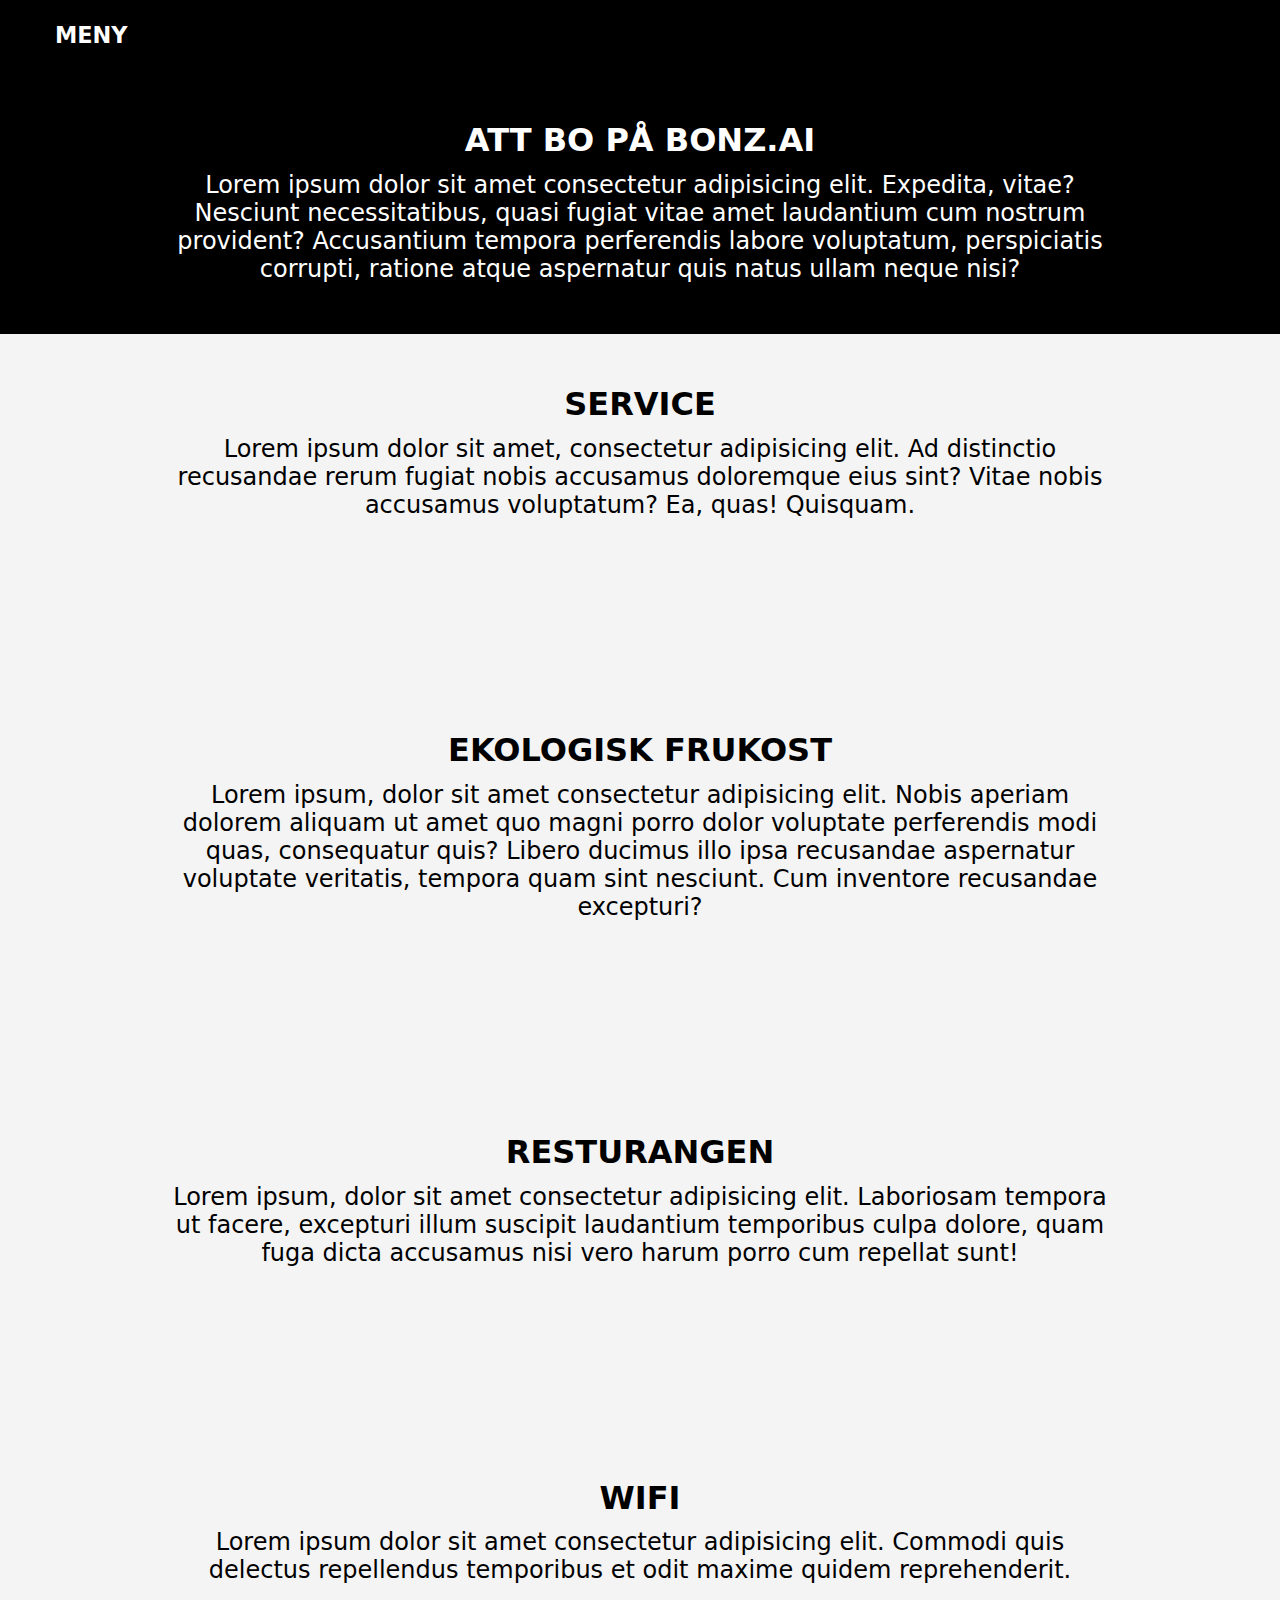
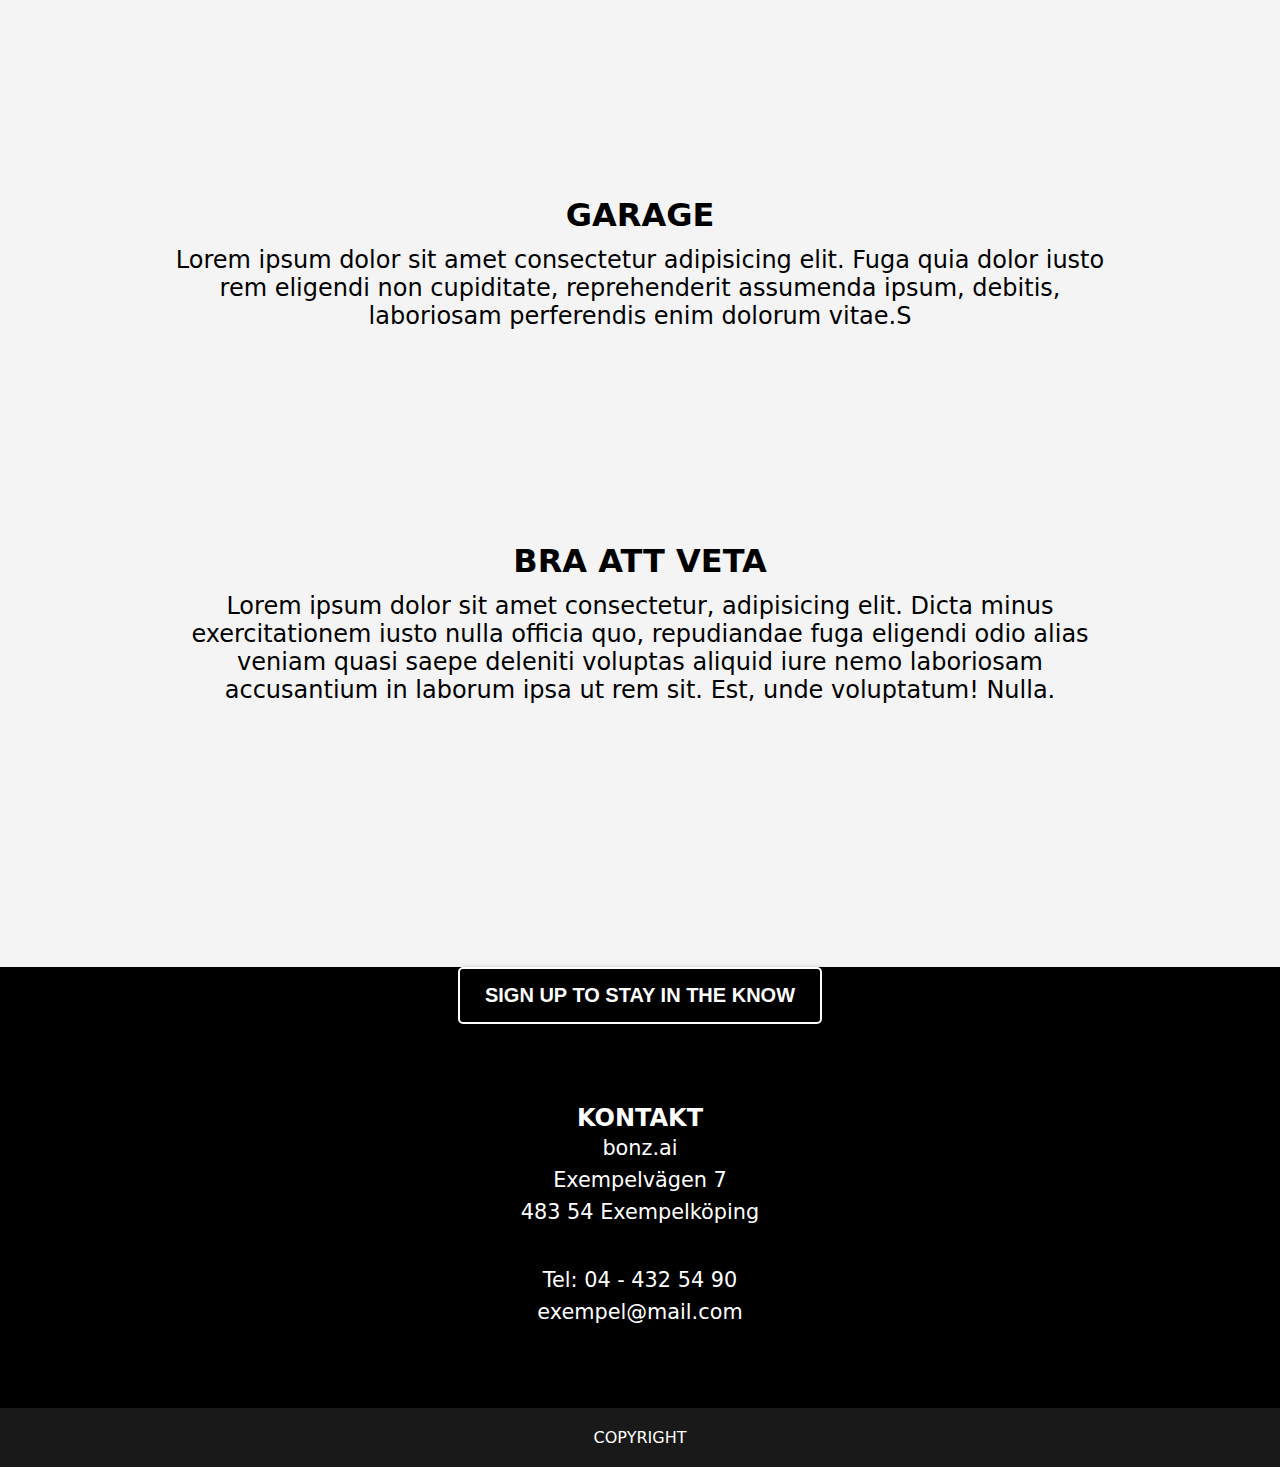
==== commit 38b4574d: "Index.html for desktop" ====
--- a/about.html
+++ b/about.html
@@ -46,7 +46,7 @@
           alt="Left arrow icon"
         />
       </section>
-      <section class="info-section info-section--padding">
+      <section class="info-section">
         <h2 class="heading">ATT BO PÅ BONZ.AI</h2>
         <p class="text">
           Lorem ipsum dolor sit amet consectetur adipisicing elit. Expedita,
@@ -56,7 +56,7 @@
           nisi?
         </p>
       </section>
-      <section class="info-section info-section--padding info-section--light">
+      <section class="info-section info-section--light">
         <h2 class="heading">SERVICE</h2>
         <p class="text info-section__text">
           Lorem ipsum dolor sit amet, consectetur adipisicing elit. Ad
--- a/style.css
+++ b/style.css
@@ -3,7 +3,6 @@
   padding: 0;
   margin: 0;
 }
-
 body {
   width: 100%;
   height: 100vh;
@@ -11,7 +10,6 @@
     Oxygen, Ubuntu, Cantarell, "Open Sans", "Helvetica Neue", sans-serif;
   background-color: black;
 }
-
 .header {
   width: 100%;
   display: flex;
@@ -19,48 +17,39 @@
   background-color: black;
   color: white;
 }
-
 .header__top-section {
   display: flex;
   justify-content: space-between;
 }
-
 .header__menu-container {
   display: flex;
   align-items: center;
 }
-
 .header__menu-icon-wrapper {
   margin: 0 15% 0 25%;
 }
-
 .header__menu-text {
   font-size: 1.2rem;
   font-weight: 600;
   margin-bottom: 7%;
 }
-
 .header__logo-wrapper {
   margin: 3%;
 }
-
 .header__booking-link {
   text-decoration: none;
   color: white;
 }
-
 .header__bottom-section {
   background-color: #121212;
   text-align: center;
   padding: 1.8%;
   font-size: 0.8rem;
 }
-
 .header__go-back {
   position: absolute;
   left: 8%;
 }
-
 .hero {
   width: 100%;
   position: relative;
@@ -68,11 +57,9 @@
   color: white;
   font-size: 1.4rem;
 }
-
 .image {
   width: 100%;
 }
-
 .hero__title {
   position: absolute;
   top: 31%;
@@ -82,7 +69,6 @@
   padding-left: 10%;
   padding-right: 10%;
 }
-
 .info-section {
   width: 100%;
   background-color: black;
@@ -91,39 +77,29 @@
   align-items: center;
   color: white;
   text-align: center;
-}
-
+  padding: 8%;
+}
 .info-section--light {
   background-color: #f4f4f4;
   color: black;
 }
-
-.info-section--padding {
-  padding: 8%;
-}
-
 .info-section__heading {
   padding: 5%;
 }
-
 .info-section__text {
   margin-bottom: 18%;
 }
-
 .info-section__button {
   margin-top: 20%;
 }
-
 .heading {
   font-size: 1.4rem;
   margin-bottom: 2%;
   font-weight: 700;
 }
-
 .text {
   font-size: 1.1rem;
 }
-
 .button {
   background-color: #55eabe;
   border: none;
@@ -133,12 +109,10 @@
   border-radius: 5px;
   box-shadow: 2px 2px 5px rgba(0, 0, 0, 0.479);
 }
-
 .button--dark {
   color: white;
   background-color: #173a30;
 }
-
 .button--black {
   border-width: 2px;
   border-style: solid;
@@ -147,11 +121,9 @@
   padding: 2% 4%;
   font-size: 1rem;
 }
-
 .button--low-opacity {
   opacity: 65%;
 }
-
 .card-section {
   width: 100%;
   background-color: black;
@@ -161,80 +133,71 @@
   color: white;
   text-align: center;
 }
-
 .card-section__heading {
   margin: 7% 8%;
   font-size: 1.3rem;
   font-weight: 600;
 }
-
+.card-section__grid {
+  display: grid;
+  grid-template-columns: 1fr;
+  width: 88%;
+}
 .card {
-  width: 88%;
+  width: 100%;
   background-color: #191919;
   margin-bottom: 8%;
-}
-
+  grid-column: auto/span 1;
+}
 .card__heading {
   margin: 6% 8% 0% 8%;
   font-size: 1.3rem;
   font-weight: 700;
 }
-
 .card__text {
   font-size: 1.1rem;
   margin: 0% 8% 6% 8%;
 }
-
 .card__from {
   font-size: 1rem;
   margin: 0% 8% 1% 4%;
 }
-
 .card__price {
   font-size: 1.1rem;
   font-weight: 700;
 }
-
 .card__button {
   margin: 4% 8% 8% 8%;
 }
-
 .card__paying-option {
   border-top: solid 2px white;
   margin: 0 5% 0 5%;
   padding: 1% 0 1% 0;
 }
-
 .card__paying-option--bottom-border {
   border-top: solid 2px white;
   border-bottom: solid 2px white;
 }
-
 .card__choose-section {
   display: flex;
   justify-content: space-between;
 }
-
 .card__option-text {
   font-size: 1rem;
   text-align: start;
   margin: 2%;
   display: block;
 }
-
 .card__radio {
   margin: 2%;
   scale: 1.1;
 }
-
 .card__button {
   margin: 8%;
 }
-
 .ai-experience__top-wrapper {
   padding: 8% 8% 6% 8%;
 }
-
 .footer {
   width: 100%;
   background-color: black;
@@ -243,15 +206,12 @@
   align-items: center;
   color: white;
 }
-
 .footer__logo {
   margin: 8% 8% 3% 8%;
 }
-
 .footer__button {
   margin: 2% 8% 3% 8%;
 }
-
 .footer__icons-wrapper {
   margin: 2% 8% 2% 8%;
   width: 45%;
@@ -259,27 +219,22 @@
   justify-content: center;
   align-items: center;
 }
-
 .footer__icon {
   height: 100%;
   margin: 5%;
 }
-
 .footer__heading {
   font-size: 1.1rem;
   font-weight: 700;
   margin: 2% 8% 0.5% 8%;
 }
-
 .footer__text {
   font-size: 1rem;
   margin: 0.5% 8% 0.5% 8%;
 }
-
 .footer__text--bottom-margin {
   margin-bottom: 6%;
 }
-
 .footer__copyright {
   background-color: #191919;
   width: 100%;
@@ -289,19 +244,16 @@
   font-weight: 500;
   margin-top: 12%;
 }
-
 .background-image {
   width: 100%;
   position: relative;
 }
-
 .background-image__go-back {
   position: absolute;
   top: 8%;
   left: 6%;
   opacity: 70%;
 }
-
 .background-image__left-arrow {
   position: absolute;
   left: 5%;
@@ -309,7 +261,6 @@
   opacity: 40%;
   transform: translateY(-50%);
 }
-
 .background-image__right-arrow {
   position: absolute;
   right: 5%;
@@ -317,7 +268,6 @@
   opacity: 90%;
   transform: translateY(-50%);
 }
-
 .background-image__dots {
   position: absolute;
   bottom: 10%;
@@ -325,7 +275,6 @@
   opacity: 90%;
   transform: translateX(-50%);
 }
-
 .booking-form {
   width: 100%;
   padding: 8%;
@@ -338,15 +287,12 @@
   grid-template-rows: auto;
   column-gap: 6%;
 }
-
 .booking-form__label {
   grid-column: auto/span 2;
 }
-
 .booking-form__label--short {
   grid-column: auto/span 1;
 }
-
 .booking-form__dropdown,
 .booking-form__calendar {
   color: white;
@@ -358,19 +304,325 @@
   border-radius: 5px;
   margin: 10px 0 30px 0;
 }
-
 .booking-form__dropdown {
   grid-column: auto/span 2;
 }
-
 .booking-form__calendar {
   grid-column: auto/span 1;
   margin: 10px 0 30px 0;
 }
-
 .booking-form__button {
   grid-column: auto/span 2;
   width: 35%;
   justify-self: center;
   margin: 6%;
 }
+
+.header__menu-icon--desktop,
+.header__logo--desktop,
+.image--desktop,
+.footer__logo--desktop,
+.footer__icon--desktop,
+.header__form,
+.header__drop-down,
+.header__option,
+.header__bottom-section--desktop {
+  display: none;
+}
+
+@media (min-width: 800px) {
+  .header__menu-icon,
+  .header__logo,
+  .image,
+  .footer__logo,
+  .footer__icon,
+  .header__booking-link {
+    display: none;
+  }
+  .header__menu-icon--desktop,
+  .header__logo--desktop,
+  .image--desktop,
+  .footer__logo--desktop,
+  .footer__icon--desktop,
+  .header__form,
+  .header__drop-down,
+  .header__option,
+  .header__bottom-section--desktop {
+    display: block;
+  }
+  .header__top-section {
+    align-items: center;
+  }
+  .header__menu-container {
+    justify-content: start;
+    width: 200px;
+    margin-left: 40px;
+  }
+  .header__menu-icon-wrapper {
+    margin: 0;
+  }
+  .header__menu-text {
+    font-size: 1.4rem;
+    font-weight: 600;
+    padding: 0 0 0 15px;
+    margin: 0;
+  }
+  .header__logo-wrapper {
+    margin: 35px;
+  }
+  .header__form {
+    display: flex;
+    align-items: center;
+    justify-content: end;
+    width: 200px;
+    margin-right: 40px;
+  }
+  .header__drop-down {
+    width: auto;
+    background-color: transparent;
+    color: white;
+    border: none;
+    font-size: 1.4rem;
+    font-weight: 600;
+  }
+  .header__bottom-section {
+    padding: 20px;
+    font-size: 1rem;
+    display: flex;
+    justify-content: center;
+    align-items: center;
+  }
+  .header__link {
+    margin: 0 20px;
+    text-decoration: none;
+    color: white;
+  }
+  .header__button {
+    margin: 0 20px;
+  }
+  .button {
+    font-size: 1.5rem;
+    padding: 15px 25px;
+  }
+  .header__menu-text:hover,
+  .header__menu-icon-wrapper:hover,
+  .header__drop-down:hover,
+  .button:hover,
+  .header__link:hover,
+  .footer__icon:hover {
+    cursor: pointer;
+    opacity: 85%;
+    transition: 0.1s;
+  }
+  .button--dark:hover {
+    cursor: pointer;
+    opacity: 92%;
+    transition: 0.1s;
+  }
+  .button--black {
+    border-width: 2px;
+    font-size: 1.25rem;
+  }
+  .header__go-back {
+    position: absolute;
+    left: 8%;
+  }
+  .hero {
+    font-size: 1.7rem;
+  }
+  .info-section {
+    padding: 4%;
+  }
+  /* ? */
+  .info-section__text {
+    margin-bottom: 18%;
+  }
+  .info-section__button {
+    margin-top: 20%;
+  }
+  .heading {
+    font-size: 2rem;
+    margin-bottom: 1%;
+    font-weight: 700;
+    max-width: 950px;
+  }
+  .text {
+    font-size: 1.5rem;
+    max-width: 950px;
+  }
+  .card-section {
+    padding: 0 4% 4% 4%;
+  }
+  .card-section__heading {
+    margin: 4%;
+    font-size: 2rem;
+    font-weight: 700;
+    max-width: 950px;
+  }
+  .card {
+    margin-bottom: 0%;
+  }
+  .card-section__grid {
+    grid-template-columns: 1fr 1fr;
+    max-width: 950px;
+    gap: 35px;
+    width: 100%;
+  }
+  .card__heading {
+    font-size: 2rem;
+  }
+  .card__text {
+    font-size: 1.5rem;
+  }
+  .card__from {
+    font-size: 1.25rem;
+  }
+  .card__price {
+    font-size: 1.5rem;
+  }
+  .card__paying-option {
+    border-top: solid 2px white;
+    margin: 0 5% 0 5%;
+    padding: 1% 0 1% 0;
+  }
+  .card__paying-option--bottom-border {
+    border-top: solid 2px white;
+    border-bottom: solid 2px white;
+  }
+  .card__choose-section {
+    display: flex;
+    justify-content: space-between;
+  }
+  .card__option-text {
+    font-size: 1rem;
+    text-align: start;
+    margin: 2%;
+    display: block;
+  }
+  .card__radio {
+    margin: 2%;
+    scale: 1.1;
+  }
+  .card__button {
+    margin: 8%;
+  }
+  .ai-experience__top-wrapper {
+    padding: 8% 8% 6% 8%;
+  }
+  .footer__logo-wrapper {
+    width: 400px;
+    display: flex;
+    justify-content: center;
+    max-width: 950px;
+  }
+  .footer__logo {
+    margin: 70px 0 50px 0;
+    max-width: 950px;
+  }
+  .footer__button {
+    margin: 0;
+    max-width: 950px;
+  }
+  .footer__icons-wrapper {
+    margin: 40px 0 40px 0;
+    width: 45%;
+    display: flex;
+    justify-content: center;
+    align-items: center;
+  }
+  .footer__icon {
+    height: 100%;
+    margin: 0 15px;
+  }
+  .footer__heading {
+    font-size: 1.5rem;
+    font-weight: 700;
+    margin: 0;
+  }
+  .footer__text {
+    font-size: 1.3rem;
+    margin: 4px;
+  }
+  .footer__text--bottom-margin {
+    margin-bottom: 40px;
+  }
+  .footer__copyright {
+    font-size: 1rem;
+    padding: 20px 0;
+    font-weight: 500;
+    margin-top: 80px;
+  }
+  .background-image {
+    width: 100%;
+    position: relative;
+  }
+  .background-image__go-back {
+    position: absolute;
+    top: 8%;
+    left: 6%;
+    opacity: 70%;
+  }
+  .background-image__left-arrow {
+    position: absolute;
+    left: 5%;
+    top: 50%;
+    opacity: 40%;
+    transform: translateY(-50%);
+  }
+  .background-image__right-arrow {
+    position: absolute;
+    right: 5%;
+    top: 50%;
+    opacity: 90%;
+    transform: translateY(-50%);
+  }
+  .background-image__dots {
+    position: absolute;
+    bottom: 10%;
+    left: 50%;
+    opacity: 90%;
+    transform: translateX(-50%);
+  }
+  .booking-form {
+    width: 100%;
+    padding: 8%;
+    background-color: black;
+    color: white;
+    font-size: 1.3rem;
+    font-weight: 600;
+    display: grid;
+    grid-template-columns: minmax(0, 1fr) minmax(0, 1fr);
+    grid-template-rows: auto;
+    column-gap: 6%;
+  }
+  .booking-form__label {
+    grid-column: auto/span 2;
+  }
+  .booking-form__label--short {
+    grid-column: auto/span 1;
+  }
+  .booking-form__dropdown,
+  .booking-form__calendar {
+    color: white;
+    font-size: 1.2rem;
+    font-weight: 500;
+    background-color: #191919;
+    padding: 1.2rem;
+    border: none;
+    border-radius: 5px;
+    margin: 10px 0 30px 0;
+  }
+  .booking-form__dropdown {
+    grid-column: auto/span 2;
+  }
+  .booking-form__calendar {
+    grid-column: auto/span 1;
+    margin: 10px 0 30px 0;
+  }
+  .booking-form__button {
+    grid-column: auto/span 2;
+    width: 35%;
+    justify-self: center;
+    margin: 6%;
+  }
+}
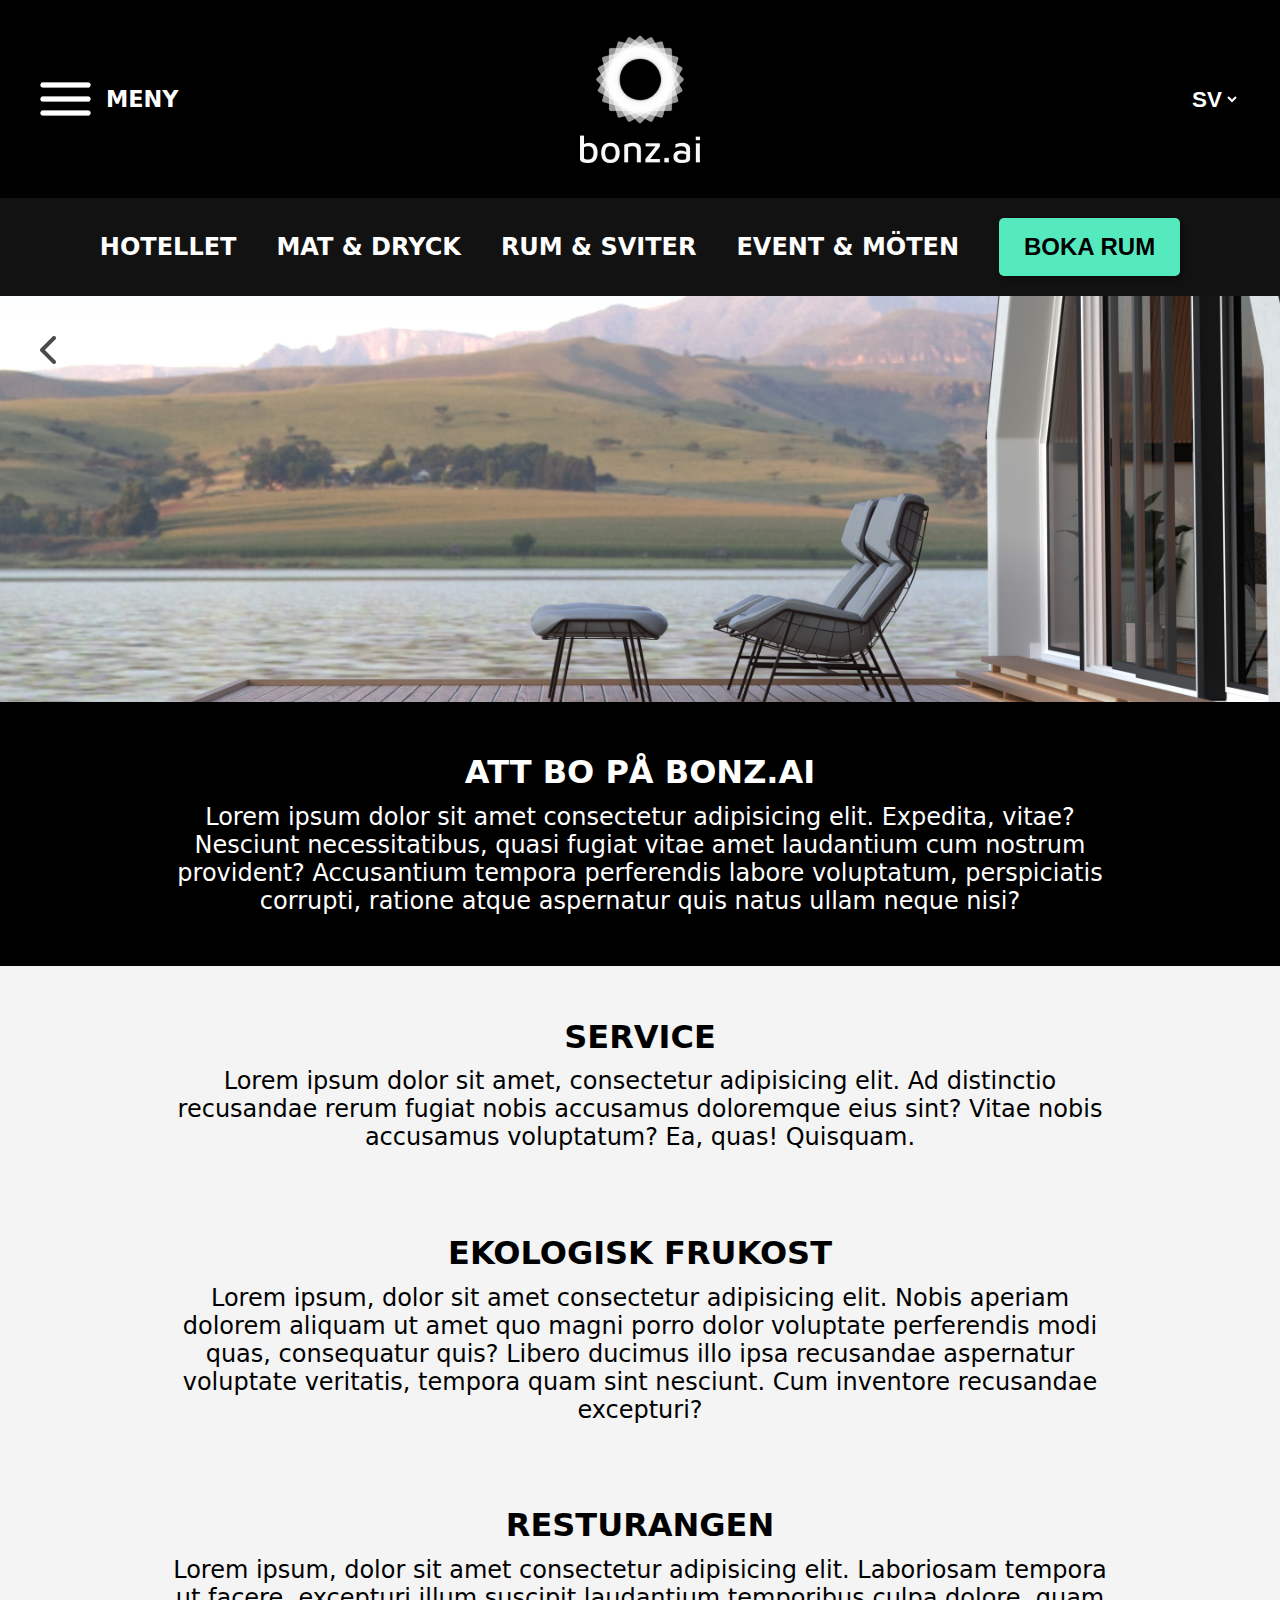
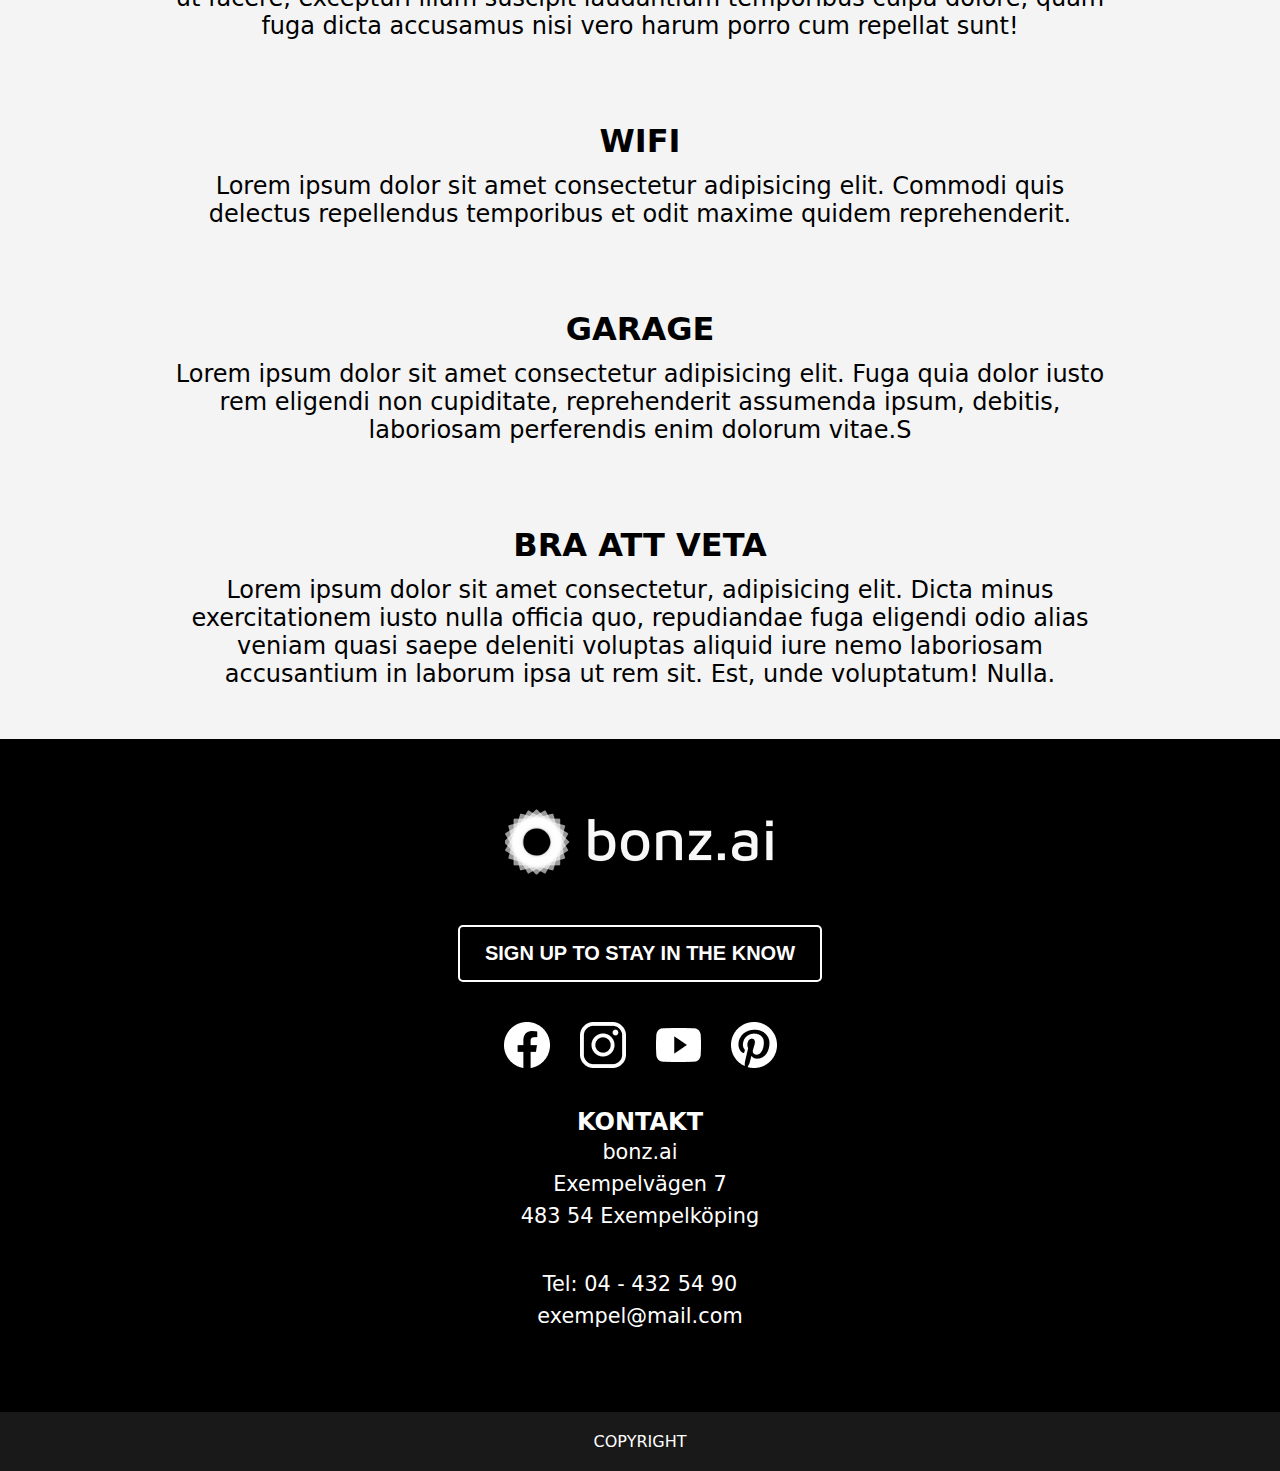
==== commit e36ae89f: "about.html for desktop" ====
--- a/about.html
+++ b/about.html
@@ -16,6 +16,11 @@
               src="images/menu.png"
               alt="Menu icon"
             />
+            <img
+            class="header__menu-icon header__menu-icon--desktop"
+            src="images/menu-desktop.png"
+            alt="Menu icon"
+          />
           </div>
           <h2 class="header__menu-text">MENY</h2>
         </div>
@@ -25,13 +30,41 @@
             src="images/bonz.ai-logo.png"
             alt="Logo, a circle with bonz.ai written under it"
           />
+          <img
+          class="header__logo header__logo--desktop"
+          src="images/bonz.ai-logo-desktop.png"
+          alt="Logo, a circle with bonz.ai written under it"
+        />
         </div>
+          <form class="header__form" action="">
+            <select class="header__drop-down" name="" id="">
+              <option value="">SV</option>
+              <option value="">EN</option>
+            </select>
+          </form>
       </section>
       <a class="header__booking-link" href="booking1.html">
         <section class="header__bottom-section">
           <h2>BOKA RUM</h2>
         </section>
       </a>
+      <section class="header__bottom-section header__bottom-section--desktop">
+        <a class="header__link" href="about.html">
+          <h2>HOTELLET</h2>
+        </a>
+        <a class="header__link" href="about.html">
+          <h2>MAT & DRYCK</h2>
+        </a>
+        <a class="header__link" href="">
+          <h2>RUM & SVITER</h2>
+        </a>
+        <a class="header__link" href="">
+          <h2>EVENT & MÖTEN</h2>
+        </a>
+        <a href="booking1.html">
+          <button class="button header__button">BOKA RUM</button>
+        </a>
+      </section>
     </header>
     <main>
       <section class="background-image">
@@ -41,10 +74,17 @@
           alt="Outside view from the hotel of water and mountains."
         />
         <img
+        class="image image--desktop"
+        src="images/outside-view-desktop.png"
+        alt="Outside view from the hotel of water and mountains."
+      />
+      <a href="index.html">
+        <img
           class="background-image__go-back"
           src="images/left-arrow.png"
           alt="Left arrow icon"
         />
+      </a>
       </section>
       <section class="info-section">
         <h2 class="heading">ATT BO PÅ BONZ.AI</h2>
@@ -91,7 +131,7 @@
           ipsum, debitis, laboriosam perferendis enim dolorum vitae.S
         </p>
         <h2 class="heading">BRA ATT VETA</h2>
-        <p class="text info-section__text">
+        <p class="text">
           Lorem ipsum dolor sit amet consectetur, adipisicing elit. Dicta minus
           exercitationem iusto nulla officia quo, repudiandae fuga eligendi odio
           alias veniam quasi saepe deleniti voluptas aliquid iure nemo
@@ -102,14 +142,21 @@
     </main>
     <footer class="footer">
       <img class="footer__logo" src="images/footer-logo.png" alt="" />
+      <div class="footer__logo-wrapper">
+        <img class="footer__logo footer__logo--desktop" src="images/footer-logo-desktop.png" alt="" />
+      </div>
       <button class="button footer__button button--black">
         SIGN UP TO STAY IN THE KNOW
       </button>
       <div class="footer__icons-wrapper">
-        <img class="footer__icon" src="images/facebook.png" alt="" />
-        <img class="footer__icon" src="images/instagram.png" alt="" />
-        <img class="footer__icon" src="images/youtube.png" alt="" />
-        <img class="footer__icon" src="images/pinterest.png" alt="" />
+        <img class="footer__icon" src="images/facebook.png" alt="Facebook icon" />
+        <img class="footer__icon footer__icon--desktop" src="images/facebook-desktop.png" alt="Facebook icon" />
+        <img class="footer__icon" src="images/instagram.png" alt="Instagram icon" />
+        <img class="footer__icon footer__icon--desktop" src="images/instagram-desktop.png" alt="Instagram icon" />
+        <img class="footer__icon" src="images/youtube.png" alt="Youtube icon" />
+        <img class="footer__icon footer__icon--desktop" src="images/youtube-desktop.png" alt="Youtube icon" />
+        <img class="footer__icon" src="images/pinterest.png" alt="Pinterest icon" />
+        <img class="footer__icon footer__icon--desktop" src="images/pinterest-desktop.png" alt="Pinterest icon" />
       </div>
       <h3 class="footer__heading">KONTAKT</h3>
       <p class="footer__text">bonz.ai</p>
--- a/style.css
+++ b/style.css
@@ -409,7 +409,8 @@
   .header__drop-down:hover,
   .button:hover,
   .header__link:hover,
-  .footer__icon:hover {
+  .footer__icon:hover,
+  .background-image__go-back:hover {
     cursor: pointer;
     opacity: 85%;
     transition: 0.1s;
@@ -435,7 +436,7 @@
   }
   /* ? */
   .info-section__text {
-    margin-bottom: 18%;
+    margin-bottom: 7%;
   }
   .info-section__button {
     margin-top: 20%;
@@ -552,15 +553,9 @@
     font-weight: 500;
     margin-top: 80px;
   }
-  .background-image {
-    width: 100%;
-    position: relative;
-  }
   .background-image__go-back {
-    position: absolute;
-    top: 8%;
-    left: 6%;
-    opacity: 70%;
+    top: 40px;
+    left: 40px;
   }
   .background-image__left-arrow {
     position: absolute;
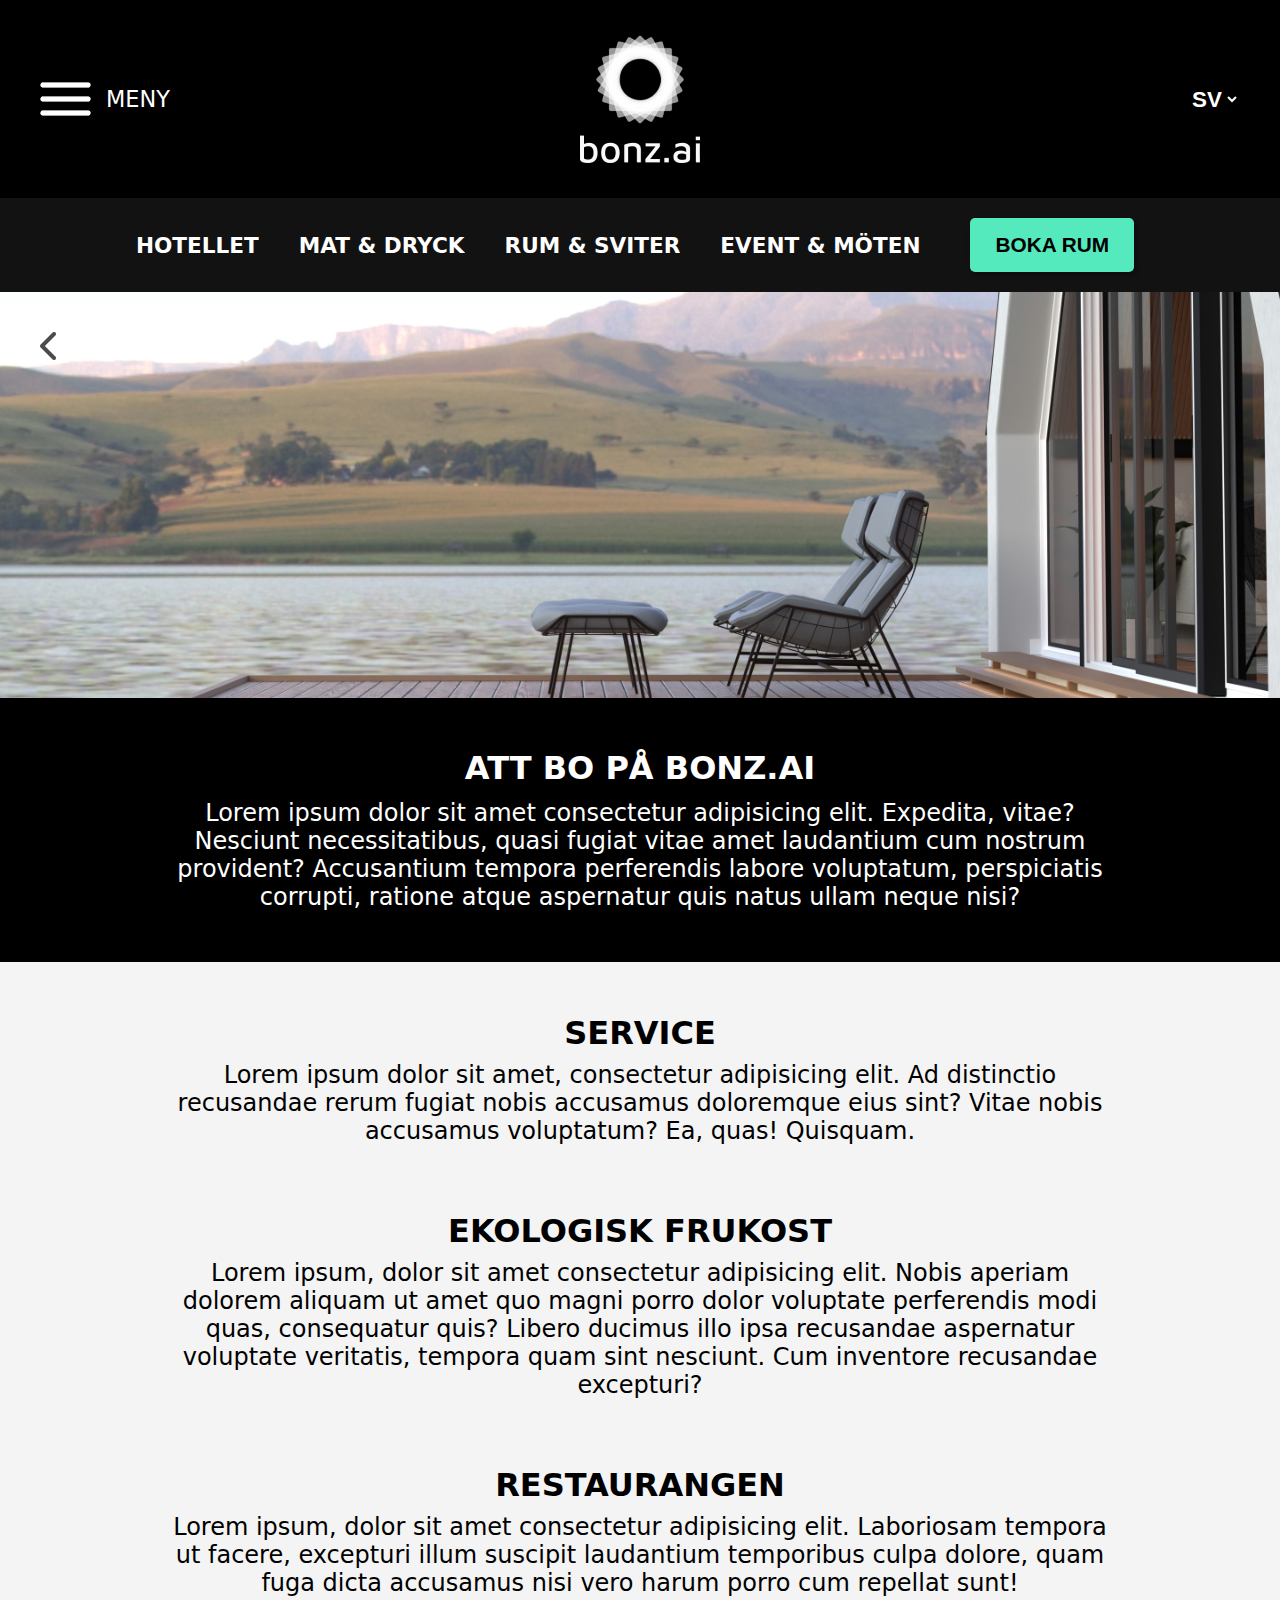
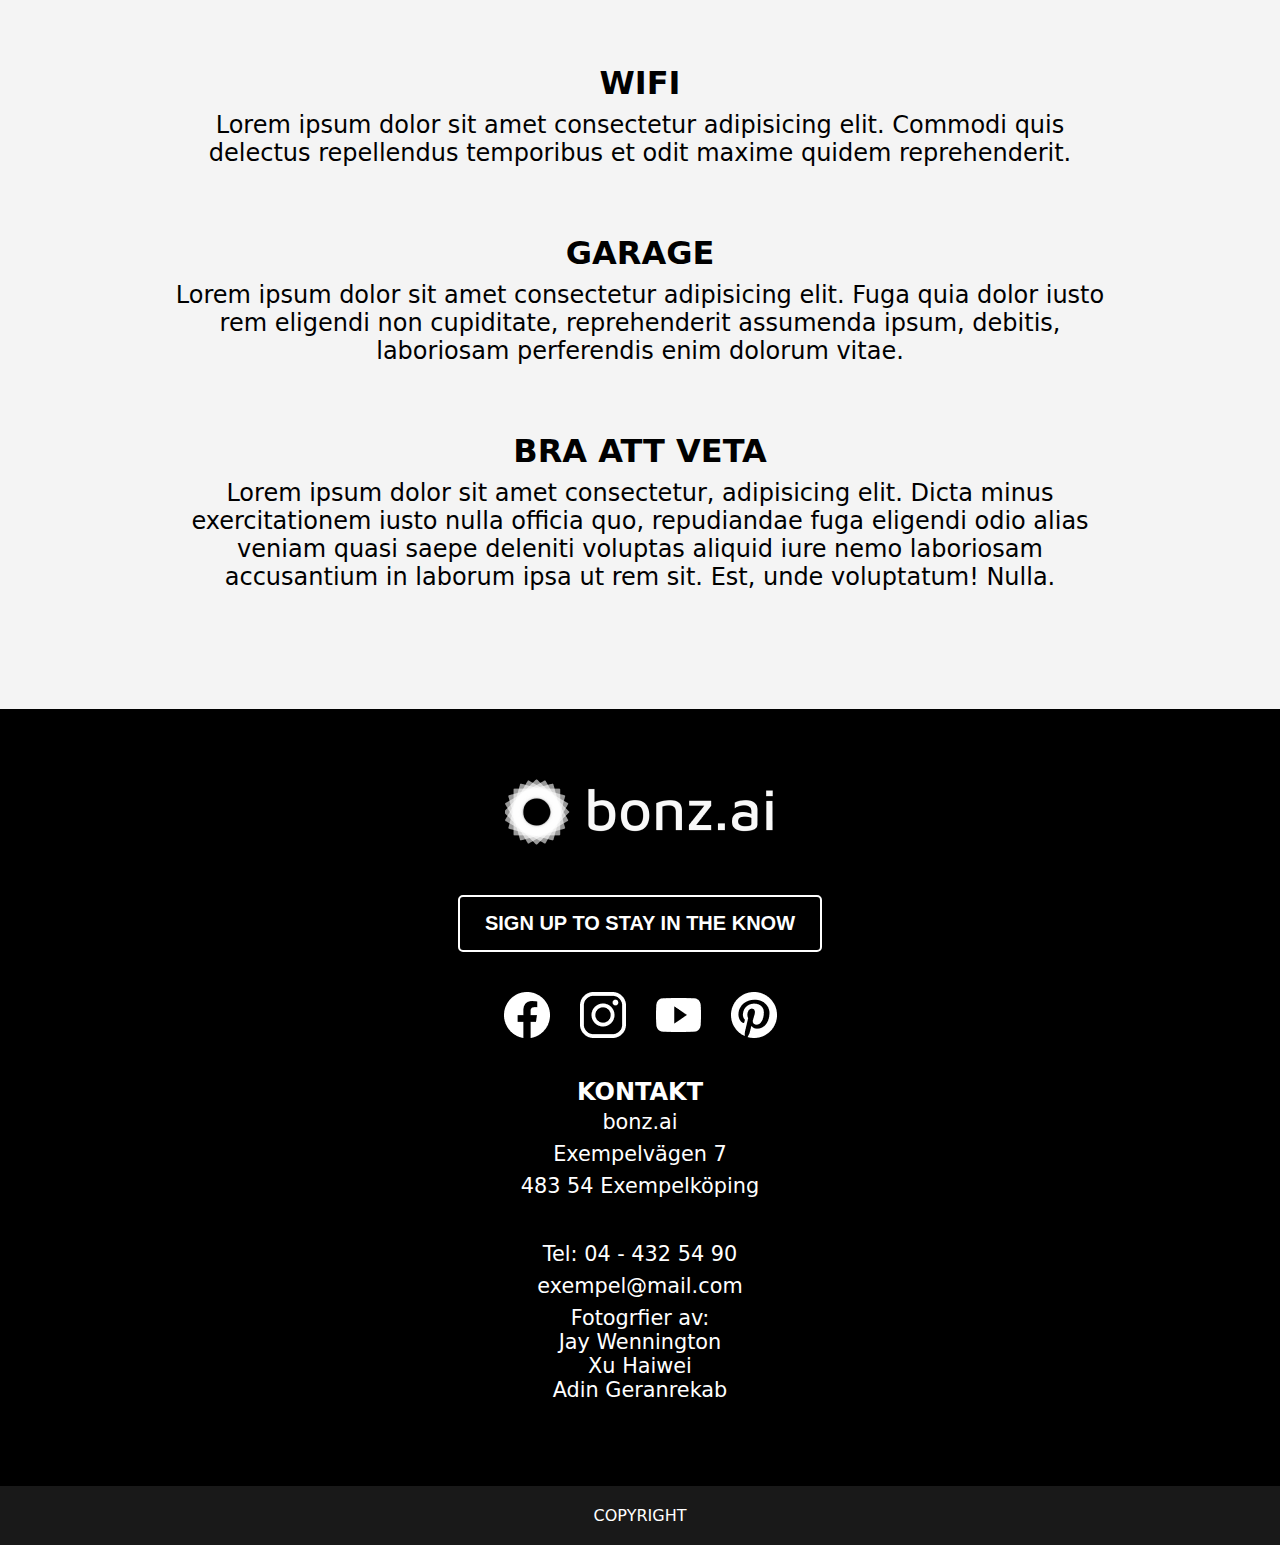
==== commit d13141f3: "All the final changes" ====
--- a/about.html
+++ b/about.html
@@ -1,5 +1,5 @@
 <!DOCTYPE html>
-<html lang="en">
+<html lang="sv">
   <head>
     <meta charset="UTF-8" />
     <meta name="viewport" content="width=device-width, initial-scale=1.0" />
@@ -10,40 +10,40 @@
     <header class="header">
       <section class="header__top-section">
         <div class="header__menu-container">
-          <div class="header__menu-icon-wrapper">
+          <div class="header__icon-wrapper">
+            <img class="header__icon" src="images/menu.png" alt="Menu icon." />
             <img
-              class="header__menu-icon"
-              src="images/menu.png"
-              alt="Menu icon"
+              class="header__icon header__icon--desktop"
+              src="images/menu-desktop.png"
+              alt="Menu icon."
             />
-            <img
-            class="header__menu-icon header__menu-icon--desktop"
-            src="images/menu-desktop.png"
-            alt="Menu icon"
-          />
           </div>
           <h2 class="header__menu-text">MENY</h2>
         </div>
         <div class="header__logo-wrapper">
-          <img
-            class="header__logo"
-            src="images/bonz.ai-logo.png"
-            alt="Logo, a circle with bonz.ai written under it"
-          />
-          <img
-          class="header__logo header__logo--desktop"
-          src="images/bonz.ai-logo-desktop.png"
-          alt="Logo, a circle with bonz.ai written under it"
-        />
+          <a href="index.html" aria-label="Home page link.">
+            <img
+              class="header__logo"
+              src="images/bonz.ai-logo.png"
+              alt="Logo, a circle with bonz.ai written under it."
+            />
+          </a>
+          <a href="index.html" aria-label="Home page link.">
+            <img
+              class="header__logo header__logo--desktop"
+              src="images/bonz.ai-logo-desktop.png"
+              alt="Logo, a circle with bonz.ai written under it."
+            />
+          </a>
         </div>
-          <form class="header__form" action="">
-            <select class="header__drop-down" name="" id="">
-              <option value="">SV</option>
-              <option value="">EN</option>
-            </select>
-          </form>
-      </section>
-      <a class="header__booking-link" href="booking1.html">
+        <form class="header__form" action="">
+          <select class="header__drop-down" name="" id="">
+            <option value="">SV</option>
+            <option value="">EN</option>
+          </select>
+        </form>
+      </section>
+      <a class="header__booking-link" href="booking1.html" target="_blank">
         <section class="header__bottom-section">
           <h2>BOKA RUM</h2>
         </section>
@@ -61,7 +61,7 @@
         <a class="header__link" href="">
           <h2>EVENT & MÖTEN</h2>
         </a>
-        <a href="booking1.html">
+        <a href="booking1.html" target="_blank" aria-label="Book a room here.">
           <button class="button header__button">BOKA RUM</button>
         </a>
       </section>
@@ -74,17 +74,17 @@
           alt="Outside view from the hotel of water and mountains."
         />
         <img
-        class="image image--desktop"
-        src="images/outside-view-desktop.png"
-        alt="Outside view from the hotel of water and mountains."
-      />
-      <a href="index.html">
-        <img
-          class="background-image__go-back"
-          src="images/left-arrow.png"
-          alt="Left arrow icon"
-        />
-      </a>
+          class="image image--desktop"
+          src="images/outside-view-desktop.png"
+          alt="Outside view from the hotel of water and mountains."
+        />
+        <a href="index.html" aria-label="Back to home page.">
+          <img
+            class="background-image__go-back"
+            src="images/left-arrow.png"
+            alt="Left arrow icon."
+          />
+        </a>
       </section>
       <section class="info-section">
         <h2 class="heading">ATT BO PÅ BONZ.AI</h2>
@@ -97,66 +97,114 @@
         </p>
       </section>
       <section class="info-section info-section--light">
-        <h2 class="heading">SERVICE</h2>
-        <p class="text info-section__text">
-          Lorem ipsum dolor sit amet, consectetur adipisicing elit. Ad
-          distinctio recusandae rerum fugiat nobis accusamus doloremque eius
-          sint? Vitae nobis accusamus voluptatum? Ea, quas! Quisquam.
-        </p>
-        <h2 class="heading">EKOLOGISK FRUKOST</h2>
-        <p class="text info-section__text">
-          Lorem ipsum, dolor sit amet consectetur adipisicing elit. Nobis
-          aperiam dolorem aliquam ut amet quo magni porro dolor voluptate
-          perferendis modi quas, consequatur quis? Libero ducimus illo ipsa
-          recusandae aspernatur voluptate veritatis, tempora quam sint nesciunt.
-          Cum inventore recusandae excepturi?
-        </p>
-        <h2 class="heading">RESTURANGEN</h2>
-        <p class="text info-section__text">
-          Lorem ipsum, dolor sit amet consectetur adipisicing elit. Laboriosam
-          tempora ut facere, excepturi illum suscipit laudantium temporibus
-          culpa dolore, quam fuga dicta accusamus nisi vero harum porro cum
-          repellat sunt!
-        </p>
-
-        <h2 class="heading">WIFI</h2>
-        <p class="text info-section__text">
-          Lorem ipsum dolor sit amet consectetur adipisicing elit. Commodi quis
-          delectus repellendus temporibus et odit maxime quidem reprehenderit.
-        </p>
-        <h2 class="heading">GARAGE</h2>
-        <p class="text info-section__text">
-          Lorem ipsum dolor sit amet consectetur adipisicing elit. Fuga quia
-          dolor iusto rem eligendi non cupiditate, reprehenderit assumenda
-          ipsum, debitis, laboriosam perferendis enim dolorum vitae.S
-        </p>
-        <h2 class="heading">BRA ATT VETA</h2>
-        <p class="text">
-          Lorem ipsum dolor sit amet consectetur, adipisicing elit. Dicta minus
-          exercitationem iusto nulla officia quo, repudiandae fuga eligendi odio
-          alias veniam quasi saepe deleniti voluptas aliquid iure nemo
-          laboriosam accusantium in laborum ipsa ut rem sit. Est, unde
-          voluptatum! Nulla.
-        </p>
+        <article class="facilities">
+          <h2 class="heading">SERVICE</h2>
+          <p class="text facilities__text">
+            Lorem ipsum dolor sit amet, consectetur adipisicing elit. Ad
+            distinctio recusandae rerum fugiat nobis accusamus doloremque eius
+            sint? Vitae nobis accusamus voluptatum? Ea, quas! Quisquam.
+          </p>
+        </article>
+        <article class="facilities">
+          <h2 class="heading">EKOLOGISK FRUKOST</h2>
+          <p class="text facilities__text">
+            Lorem ipsum, dolor sit amet consectetur adipisicing elit. Nobis
+            aperiam dolorem aliquam ut amet quo magni porro dolor voluptate
+            perferendis modi quas, consequatur quis? Libero ducimus illo ipsa
+            recusandae aspernatur voluptate veritatis, tempora quam sint
+            nesciunt. Cum inventore recusandae excepturi?
+          </p>
+        </article>
+        <article class="facilities">
+          <h2 class="heading">RESTAURANGEN</h2>
+          <p class="text facilities__text">
+            Lorem ipsum, dolor sit amet consectetur adipisicing elit. Laboriosam
+            tempora ut facere, excepturi illum suscipit laudantium temporibus
+            culpa dolore, quam fuga dicta accusamus nisi vero harum porro cum
+            repellat sunt!
+          </p>
+        </article>
+        <article class="facilities">
+          <h2 class="heading">WIFI</h2>
+          <p class="text facilities__text">
+            Lorem ipsum dolor sit amet consectetur adipisicing elit. Commodi
+            quis delectus repellendus temporibus et odit maxime quidem
+            reprehenderit.
+          </p>
+        </article>
+        <article class="facilities">
+          <h2 class="heading">GARAGE</h2>
+          <p class="text facilities__text">
+            Lorem ipsum dolor sit amet consectetur adipisicing elit. Fuga quia
+            dolor iusto rem eligendi non cupiditate, reprehenderit assumenda
+            ipsum, debitis, laboriosam perferendis enim dolorum vitae.
+          </p>
+        </article>
+        <article class="facilities">
+          <h2 class="heading">BRA ATT VETA</h2>
+          <p class="text facilities__text">
+            Lorem ipsum dolor sit amet consectetur, adipisicing elit. Dicta
+            minus exercitationem iusto nulla officia quo, repudiandae fuga
+            eligendi odio alias veniam quasi saepe deleniti voluptas aliquid
+            iure nemo laboriosam accusantium in laborum ipsa ut rem sit. Est,
+            unde voluptatum! Nulla.
+          </p>
+        </article>
       </section>
     </main>
     <footer class="footer">
-      <img class="footer__logo" src="images/footer-logo.png" alt="" />
+      <img
+        class="footer__logo"
+        src="images/footer-logo.png"
+        alt="Logo, a circle with bonz.ai written next to it."
+      />
       <div class="footer__logo-wrapper">
-        <img class="footer__logo footer__logo--desktop" src="images/footer-logo-desktop.png" alt="" />
+        <img
+          class="footer__logo footer__logo--desktop"
+          src="images/footer-logo-desktop.png"
+          alt="Logo, a circle with bonz.ai written next to it."
+        />
       </div>
       <button class="button footer__button button--black">
         SIGN UP TO STAY IN THE KNOW
       </button>
-      <div class="footer__icons-wrapper">
-        <img class="footer__icon" src="images/facebook.png" alt="Facebook icon" />
-        <img class="footer__icon footer__icon--desktop" src="images/facebook-desktop.png" alt="Facebook icon" />
-        <img class="footer__icon" src="images/instagram.png" alt="Instagram icon" />
-        <img class="footer__icon footer__icon--desktop" src="images/instagram-desktop.png" alt="Instagram icon" />
+      <div class="footer__icons-container">
+        <img
+          class="footer__icon"
+          src="images/facebook.png"
+          alt="Facebook icon."
+        />
+        <img
+          class="footer__icon footer__icon--desktop"
+          src="images/facebook-desktop.png"
+          alt="Facebook icon."
+        />
+        <img
+          class="footer__icon"
+          src="images/instagram.png"
+          alt="Instagram icon."
+        />
+        <img
+          class="footer__icon footer__icon--desktop"
+          src="images/instagram-desktop.png"
+          alt="Instagram icon."
+        />
         <img class="footer__icon" src="images/youtube.png" alt="Youtube icon" />
-        <img class="footer__icon footer__icon--desktop" src="images/youtube-desktop.png" alt="Youtube icon" />
-        <img class="footer__icon" src="images/pinterest.png" alt="Pinterest icon" />
-        <img class="footer__icon footer__icon--desktop" src="images/pinterest-desktop.png" alt="Pinterest icon" />
+        <img
+          class="footer__icon footer__icon--desktop"
+          src="images/youtube-desktop.png"
+          alt="Youtube icon."
+        />
+        <img
+          class="footer__icon"
+          src="images/pinterest.png"
+          alt="Pinterest icon."
+        />
+        <img
+          class="footer__icon footer__icon--desktop"
+          src="images/pinterest-desktop.png"
+          alt="Pinterest icon."
+        />
       </div>
       <h3 class="footer__heading">KONTAKT</h3>
       <p class="footer__text">bonz.ai</p>
@@ -166,6 +214,9 @@
       </p>
       <p class="footer__text">Tel: 04 - 432 54 90</p>
       <p class="footer__text">exempel@mail.com</p>
+      <p class="footer__text">
+        Fotogrfier av: <br />Jay Wennington<br />Xu Haiwei<br />Adin Geranrekab
+      </p>
       <p class="footer__copyright">COPYRIGHT</p>
     </footer>
   </body>
--- a/style.css
+++ b/style.css
@@ -24,14 +24,15 @@
 .header__menu-container {
   display: flex;
   align-items: center;
-}
-.header__menu-icon-wrapper {
+  justify-content: space-between;
+}
+.header__icon-wrapper {
   margin: 0 15% 0 25%;
 }
 .header__menu-text {
-  font-size: 1.2rem;
-  font-weight: 600;
-  margin-bottom: 7%;
+  font-size: 1.3rem;
+  font-weight: 500;
+  margin-bottom: 4%;
 }
 .header__logo-wrapper {
   margin: 3%;
@@ -44,7 +45,7 @@
   background-color: #121212;
   text-align: center;
   padding: 1.8%;
-  font-size: 0.8rem;
+  font-size: 0.85rem;
 }
 .header__go-back {
   position: absolute;
@@ -55,19 +56,19 @@
   position: relative;
   text-align: center;
   color: white;
-  font-size: 1.4rem;
 }
 .image {
   width: 100%;
 }
 .hero__title {
   position: absolute;
-  top: 31%;
+  top: 32%;
   left: 50%;
   transform: translate(-50%);
   width: 100%;
   padding-left: 10%;
   padding-right: 10%;
+  font-size: 2rem;
 }
 .info-section {
   width: 100%;
@@ -86,24 +87,21 @@
 .info-section__heading {
   padding: 5%;
 }
-.info-section__text {
-  margin-bottom: 18%;
-}
 .info-section__button {
   margin-top: 20%;
 }
 .heading {
-  font-size: 1.4rem;
+  font-size: 1.5rem;
   margin-bottom: 2%;
   font-weight: 700;
 }
 .text {
-  font-size: 1.1rem;
+  font-size: 1.3rem;
 }
 .button {
   background-color: #55eabe;
   border: none;
-  font-size: 1.1rem;
+  font-size: 1.3rem;
   font-weight: 700;
   padding: 10px 20px;
   border-radius: 5px;
@@ -124,6 +122,10 @@
 .button--low-opacity {
   opacity: 65%;
 }
+.button--wider {
+  padding-left: 35px;
+  padding-right: 35px;
+}
 .card-section {
   width: 100%;
   background-color: black;
@@ -135,8 +137,8 @@
 }
 .card-section__heading {
   margin: 7% 8%;
-  font-size: 1.3rem;
-  font-weight: 600;
+  font-size: 1.5rem;
+  font-weight: 700;
 }
 .card-section__grid {
   display: grid;
@@ -151,23 +153,21 @@
 }
 .card__heading {
   margin: 6% 8% 0% 8%;
+  font-size: 1.5rem;
+  font-weight: 700;
+}
+.card__text {
+  font-size: 1.3rem;
+  margin: 0% 8% 6% 8%;
+}
+.card__text--smaller {
+  font-size: 1rem;
+  margin: 0% 8% 1% 4%;
+}
+.card__text--bold {
   font-size: 1.3rem;
   font-weight: 700;
-}
-.card__text {
-  font-size: 1.1rem;
-  margin: 0% 8% 6% 8%;
-}
-.card__from {
-  font-size: 1rem;
-  margin: 0% 8% 1% 4%;
-}
-.card__price {
-  font-size: 1.1rem;
-  font-weight: 700;
-}
-.card__button {
-  margin: 4% 8% 8% 8%;
+  margin: 2%;
 }
 .card__paying-option {
   border-top: solid 2px white;
@@ -195,9 +195,6 @@
 .card__button {
   margin: 8%;
 }
-.ai-experience__top-wrapper {
-  padding: 8% 8% 6% 8%;
-}
 .footer {
   width: 100%;
   background-color: black;
@@ -212,7 +209,7 @@
 .footer__button {
   margin: 2% 8% 3% 8%;
 }
-.footer__icons-wrapper {
+.footer__icons-container {
   margin: 2% 8% 2% 8%;
   width: 45%;
   display: flex;
@@ -231,6 +228,7 @@
 .footer__text {
   font-size: 1rem;
   margin: 0.5% 8% 0.5% 8%;
+  text-align: center;
 }
 .footer__text--bottom-margin {
   margin-bottom: 6%;
@@ -258,24 +256,39 @@
   position: absolute;
   left: 5%;
   top: 50%;
-  opacity: 40%;
+  opacity: 50%;
   transform: translateY(-50%);
 }
 .background-image__right-arrow {
   position: absolute;
   right: 5%;
   top: 50%;
-  opacity: 90%;
+  opacity: 95%;
   transform: translateY(-50%);
 }
 .background-image__dots {
   position: absolute;
-  bottom: 10%;
+  bottom: 6%;
   left: 50%;
-  opacity: 90%;
+  opacity: 95%;
   transform: translateX(-50%);
 }
+.facilities__text {
+  margin-bottom: 18%;
+}
+.booking-step {
+  background-color: #f4f4f4;
+  font-size: 1rem;
+  text-align: center;
+  padding: 4%;
+}
 .booking-form {
+  display: flex;
+  flex-direction: column;
+  align-items: center;
+  width: 100%;
+}
+.booking-form-container {
   width: 100%;
   padding: 8%;
   background-color: black;
@@ -287,10 +300,10 @@
   grid-template-rows: auto;
   column-gap: 6%;
 }
-.booking-form__label {
+.booking-form__label-long {
   grid-column: auto/span 2;
 }
-.booking-form__label--short {
+.booking-form__label-short {
   grid-column: auto/span 1;
 }
 .booking-form__dropdown,
@@ -309,16 +322,8 @@
 }
 .booking-form__calendar {
   grid-column: auto/span 1;
-  margin: 10px 0 30px 0;
-}
-.booking-form__button {
-  grid-column: auto/span 2;
-  width: 35%;
-  justify-self: center;
-  margin: 6%;
-}
-
-.header__menu-icon--desktop,
+}
+.header__icon--desktop,
 .header__logo--desktop,
 .image--desktop,
 .footer__logo--desktop,
@@ -326,44 +331,52 @@
 .header__form,
 .header__drop-down,
 .header__option,
+.hide,
 .header__bottom-section--desktop {
   display: none;
 }
-
-@media (min-width: 800px) {
-  .header__menu-icon,
+@media (min-width: 650px) {
+  .header__icon,
   .header__logo,
   .image,
   .footer__logo,
   .footer__icon,
-  .header__booking-link {
+  .header__booking-link,
+  .header__menu-container--desktop,
+  .header__top-section--desktop-booking,
+  .hide,
+  .header__bottom-section {
     display: none;
   }
-  .header__menu-icon--desktop,
+  .header__icon--desktop,
   .header__logo--desktop,
   .image--desktop,
   .footer__logo--desktop,
   .footer__icon--desktop,
-  .header__form,
   .header__drop-down,
   .header__option,
-  .header__bottom-section--desktop {
+  .header__form,
+  .image--desktop,
+  .header__bottom-section {
     display: block;
   }
   .header__top-section {
     align-items: center;
   }
   .header__menu-container {
+    width: 200px;
+    /* margin: 0 0 0 40px; */
+    display: flex;
+    align-items: center;
     justify-content: start;
-    width: 200px;
+    margin: 0;
     margin-left: 40px;
   }
-  .header__menu-icon-wrapper {
+  .header__icon-wrapper {
     margin: 0;
   }
   .header__menu-text {
     font-size: 1.4rem;
-    font-weight: 600;
     padding: 0 0 0 15px;
     margin: 0;
   }
@@ -387,81 +400,126 @@
   }
   .header__bottom-section {
     padding: 20px;
-    font-size: 1rem;
+    font-size: 0.9rem;
     display: flex;
     justify-content: center;
     align-items: center;
+  }
+  .header__bottom-section--desktop-booking {
+    justify-content: space-between;
+    padding: 60px 0 60px 0;
   }
   .header__link {
     margin: 0 20px;
     text-decoration: none;
     color: white;
+    overflow: hidden;
+  }
+  .button {
+    font-size: 1.3rem;
+    padding: 15px 25px;
   }
   .header__button {
-    margin: 0 20px;
-  }
-  .button {
-    font-size: 1.5rem;
-    padding: 15px 25px;
+    margin: 0 30px;
+  }
+  .header__back-wrapper {
+    display: flex;
+    align-items: center;
+    width: 200px;
+    margin-left: 40px;
+  }
+  .header__go-back {
+    position: static;
+    width: auto;
+  }
+  .hero__title {
+    font-size: 2.5rem;
   }
   .header__menu-text:hover,
-  .header__menu-icon-wrapper:hover,
+  .header__menu-container:hover,
   .header__drop-down:hover,
   .button:hover,
   .header__link:hover,
   .footer__icon:hover,
-  .background-image__go-back:hover {
+  .background-image__go-back:hover,
+  .header__go-back:hover,
+  .booking-form__dropdown:hover,
+  .booking-form__calendar:hover {
     cursor: pointer;
     opacity: 85%;
     transition: 0.1s;
+  }
+  .background-image__right-arrow:hover,
+  .background-image__dots:hover {
+    cursor: pointer;
+    opacity: 100%;
+    transition: 0.1s;
+  }
+  .background-image__left-arrow:hover,
+  .card__radio {
+    cursor: pointer;
+    transition: 0.1s;
+  }
+  .background-image--wide {
+    width: 50%;
+  }
+  .background-image__go-back {
+    top: 40px;
+    left: 40px;
   }
   .button--dark:hover {
     cursor: pointer;
     opacity: 92%;
     transition: 0.1s;
   }
+  .button--low-opacity:hover {
+    opacity: 65%;
+  }
   .button--black {
-    border-width: 2px;
     font-size: 1.25rem;
   }
-  .header__go-back {
-    position: absolute;
-    left: 8%;
-  }
-  .hero {
-    font-size: 1.7rem;
+  .button--wider {
+    padding-left: 40px;
+    padding-right: 40px;
   }
   .info-section {
     padding: 4%;
   }
-  /* ? */
-  .info-section__text {
+  .info-section__button {
+    margin-top: 50px;
+  }
+  .booking-step {
+    padding: 25px;
+  }
+  .facilities__text {
     margin-bottom: 7%;
-  }
-  .info-section__button {
-    margin-top: 20%;
   }
   .heading {
     font-size: 2rem;
     margin-bottom: 1%;
-    font-weight: 700;
     max-width: 950px;
   }
   .text {
     font-size: 1.5rem;
     max-width: 950px;
   }
+  .card {
+    margin-bottom: 0;
+  }
   .card-section {
     padding: 0 4% 4% 4%;
   }
   .card-section__heading {
-    margin: 4%;
+    margin: 40px;
     font-size: 2rem;
-    font-weight: 700;
     max-width: 950px;
   }
-  .card {
-    margin-bottom: 0%;
+  .card--wide {
+    display: flex;
+    grid-column: auto/ span 2;
+  }
+  .card__text-section {
+    width: 50%;
   }
   .card-section__grid {
     grid-template-columns: 1fr 1fr;
@@ -475,46 +533,22 @@
   .card__text {
     font-size: 1.5rem;
   }
-  .card__from {
+  .card__text--desktop {
     font-size: 1.25rem;
   }
-  .card__price {
-    font-size: 1.5rem;
-  }
-  .card__paying-option {
-    border-top: solid 2px white;
-    margin: 0 5% 0 5%;
-    padding: 1% 0 1% 0;
-  }
-  .card__paying-option--bottom-border {
-    border-top: solid 2px white;
-    border-bottom: solid 2px white;
-  }
-  .card__choose-section {
-    display: flex;
-    justify-content: space-between;
-  }
-  .card__option-text {
-    font-size: 1rem;
-    text-align: start;
-    margin: 2%;
-    display: block;
+  .card__text--smaller {
+    font-size: 1.25rem;
+  }
+  .card__text--bold {
+    font-size: 1.4rem;
   }
   .card__radio {
-    margin: 2%;
-    scale: 1.1;
-  }
-  .card__button {
-    margin: 8%;
-  }
-  .ai-experience__top-wrapper {
-    padding: 8% 8% 6% 8%;
+    scale: 1.3;
   }
   .footer__logo-wrapper {
     width: 400px;
     display: flex;
     justify-content: center;
-    max-width: 950px;
   }
   .footer__logo {
     margin: 70px 0 50px 0;
@@ -524,12 +558,8 @@
     margin: 0;
     max-width: 950px;
   }
-  .footer__icons-wrapper {
+  .footer__icons-container {
     margin: 40px 0 40px 0;
-    width: 45%;
-    display: flex;
-    justify-content: center;
-    align-items: center;
   }
   .footer__icon {
     height: 100%;
@@ -537,7 +567,6 @@
   }
   .footer__heading {
     font-size: 1.5rem;
-    font-weight: 700;
     margin: 0;
   }
   .footer__text {
@@ -550,74 +579,36 @@
   .footer__copyright {
     font-size: 1rem;
     padding: 20px 0;
-    font-weight: 500;
     margin-top: 80px;
   }
-  .background-image__go-back {
-    top: 40px;
-    left: 40px;
-  }
-  .background-image__left-arrow {
-    position: absolute;
-    left: 5%;
-    top: 50%;
-    opacity: 40%;
-    transform: translateY(-50%);
-  }
-  .background-image__right-arrow {
-    position: absolute;
-    right: 5%;
-    top: 50%;
-    opacity: 90%;
-    transform: translateY(-50%);
-  }
-  .background-image__dots {
-    position: absolute;
-    bottom: 10%;
-    left: 50%;
-    opacity: 90%;
-    transform: translateX(-50%);
+  .booking-form-container {
+    max-width: 950px;
+    grid-template-columns: minmax(0, 1fr) minmax(0, 1fr) minmax(0, 1fr) minmax(
+        0,
+        1fr
+      );
+    column-gap: 30px;
+    padding: 0;
+    margin: 60px 0 50px 0;
   }
   .booking-form {
+    display: flex;
     width: 100%;
-    padding: 8%;
-    background-color: black;
-    color: white;
-    font-size: 1.3rem;
-    font-weight: 600;
-    display: grid;
-    grid-template-columns: minmax(0, 1fr) minmax(0, 1fr);
-    grid-template-rows: auto;
-    column-gap: 6%;
-  }
-  .booking-form__label {
-    grid-column: auto/span 2;
-  }
-  .booking-form__label--short {
+    justify-content: center;
+    flex-direction: column;
+    align-items: center;
+    padding: 4%;
+  }
+  .booking-form__label-long {
     grid-column: auto/span 1;
   }
   .booking-form__dropdown,
   .booking-form__calendar {
-    color: white;
+    grid-row: 2/3;
     font-size: 1.2rem;
-    font-weight: 500;
-    background-color: #191919;
-    padding: 1.2rem;
-    border: none;
-    border-radius: 5px;
-    margin: 10px 0 30px 0;
-  }
-  .booking-form__dropdown {
-    grid-column: auto/span 2;
-  }
-  .booking-form__calendar {
     grid-column: auto/span 1;
-    margin: 10px 0 30px 0;
-  }
-  .booking-form__button {
-    grid-column: auto/span 2;
-    width: 35%;
-    justify-self: center;
-    margin: 6%;
-  }
-}
+  }
+  .background-image__wrapper {
+    position: relative;
+  }
+}
